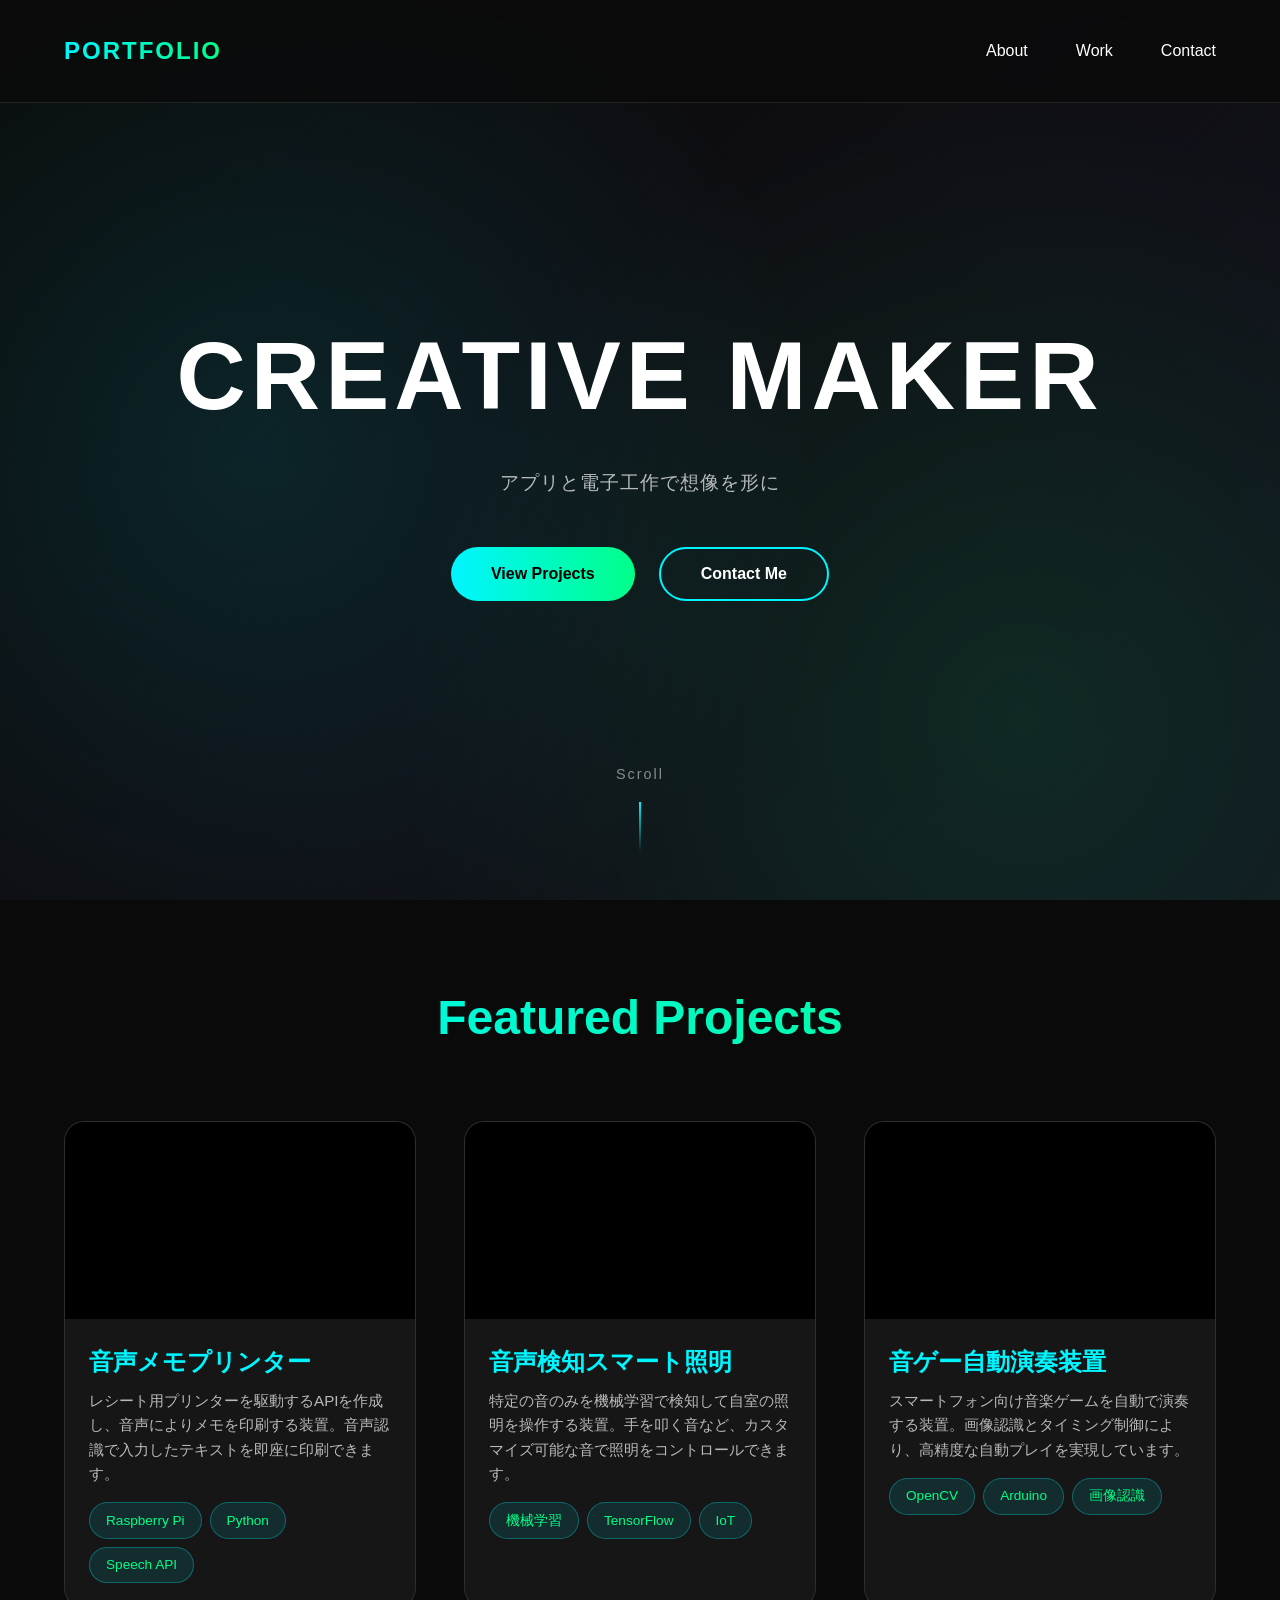
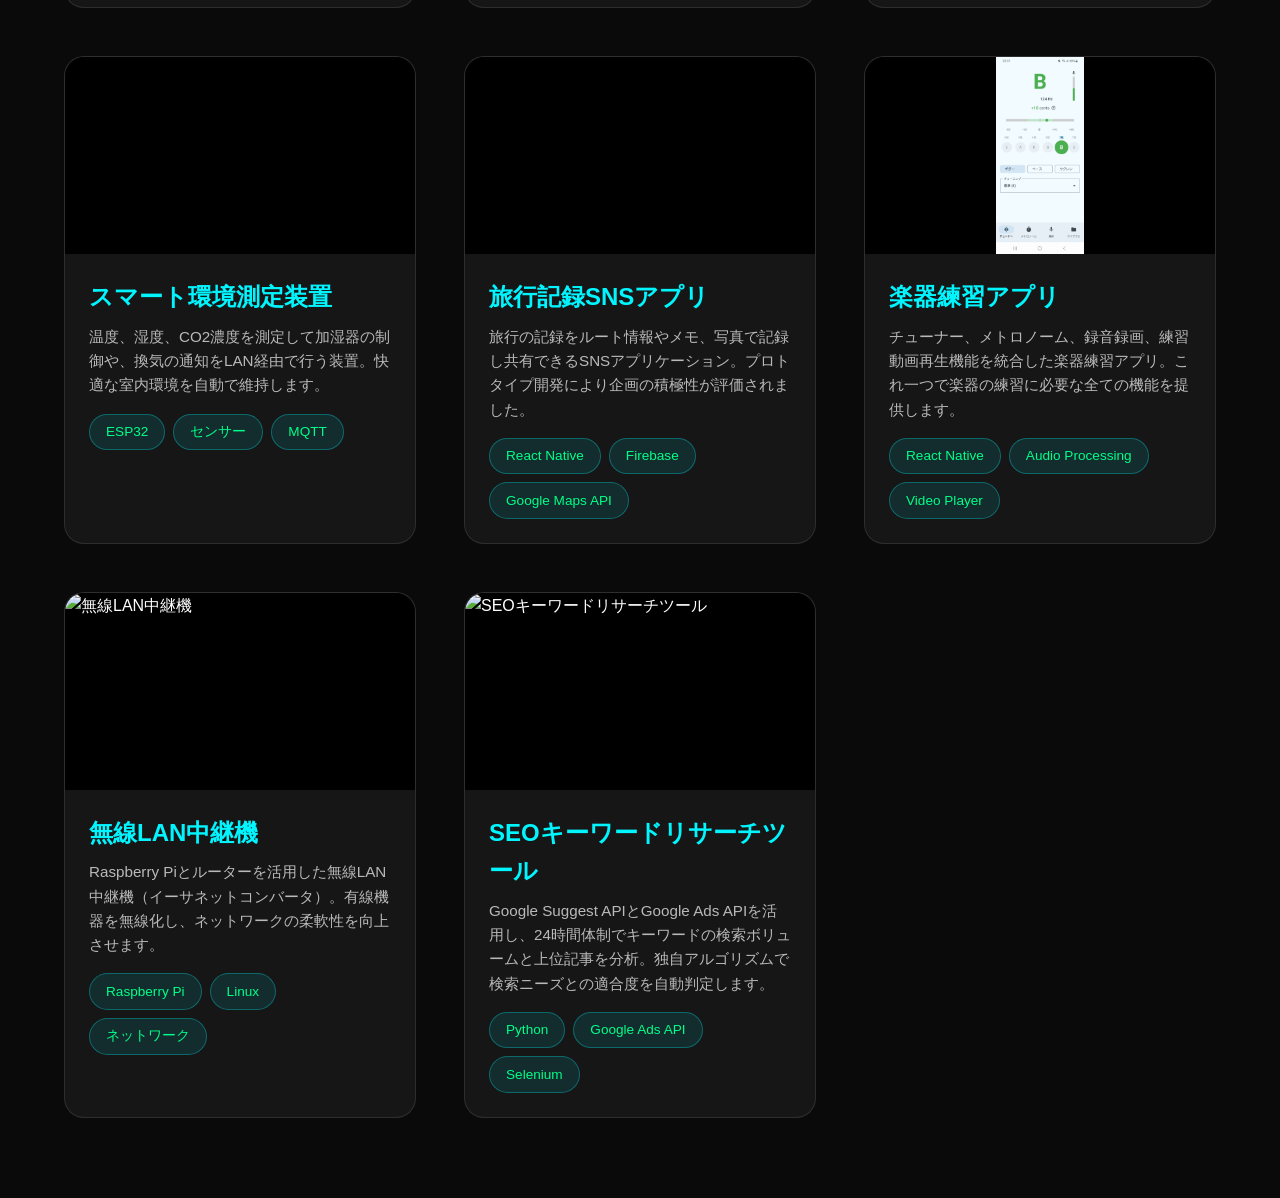
==== index.html @ 2c4b9b78 "update" ====
<!DOCTYPE html>
<html lang="ja">
<head>
    <meta charset="UTF-8">
    <meta name="viewport" content="width=device-width, initial-scale=1.0">
    <title>Portfolio - Creative Maker</title>
    <link rel="icon" type="image/png" href="aster_icon.png">
    <link rel="stylesheet" href="styles.css">
</head>
<body>
    <div class="minimalist-portfolio">
        <nav class="minimal-nav">
            <div class="logo">PORTFOLIO</div>
            <div class="nav-links">
                <a href="#about">About</a>
                <a href="#work">Work</a>
                <a href="#contact">Contact</a>
            </div>
        </nav>

        <section class="hero-minimal">
            <div class="hero-content">
                <h1 class="glitch" data-text="CREATIVE MAKER">CREATIVE MAKER</h1>
                <p class="subtitle">アプリと電子工作で想像を形に</p>
                <div class="cta-buttons">
                    <button class="btn-primary">View Projects</button>
                    <button class="btn-secondary">Contact Me</button>
                </div>
            </div>
            <div class="scroll-indicator">
                <span>Scroll</span>
                <div class="scroll-line"></div>
            </div>
        </section>

        <section class="projects-minimal">
            <h2>Featured Projects</h2>
            <div class="project-grid">
                <div class="project-card">
                    <div class="project-media">
                        <iframe src="https://drive.google.com/file/d/16Lhjg8V58b9ObPHAEzAtdRLw-uy5pYZq/preview" allow="autoplay" allowfullscreen></iframe>
                    </div>
                    <h3>音声メモプリンター</h3>
                    <p>レシート用プリンターを駆動するAPIを作成し、音声によりメモを印刷する装置。音声認識で入力したテキストを即座に印刷できます。</p>
                    <div class="tags">
                        <span>Raspberry Pi</span>
                        <span>Python</span>
                        <span>Speech API</span>
                    </div>
                </div>
                <div class="project-card">
                    <div class="project-media">
                        <iframe src="https://drive.google.com/file/d/1KcYuv1-kveJDQ4F23ScpkNrmTY8sigSv/preview" allow="autoplay" allowfullscreen></iframe>
                    </div>
                    <h3>音声検知スマート照明</h3>
                    <p>特定の音のみを機械学習で検知して自室の照明を操作する装置。手を叩く音など、カスタマイズ可能な音で照明をコントロールできます。</p>
                    <div class="tags">
                        <span>機械学習</span>
                        <span>TensorFlow</span>
                        <span>IoT</span>
                    </div>
                </div>
                <div class="project-card">
                    <div class="project-media">
                        <iframe src="https://drive.google.com/file/d/1jVY6gO31LaO9YbTUH7sZCvBTHUFP-7IL/preview" allow="autoplay" allowfullscreen></iframe>
                    </div>
                    <h3>音ゲー自動演奏装置</h3>
                    <p>スマートフォン向け音楽ゲームを自動で演奏する装置。画像認識とタイミング制御により、高精度な自動プレイを実現しています。</p>
                    <div class="tags">
                        <span>OpenCV</span>
                        <span>Arduino</span>
                        <span>画像認識</span>
                    </div>
                </div>
                <div class="project-card">
                    <div class="project-media">
                        <iframe src="https://drive.google.com/file/d/1t0Gbl20TYPkwUIdiAvo27ypclLJBVySv/preview" allow="autoplay" allowfullscreen></iframe>
                    </div>
                    <h3>スマート環境測定装置</h3>
                    <p>温度、湿度、CO2濃度を測定して加湿器の制御や、換気の通知をLAN経由で行う装置。快適な室内環境を自動で維持します。</p>
                    <div class="tags">
                        <span>ESP32</span>
                        <span>センサー</span>
                        <span>MQTT</span>
                    </div>
                </div>
                <div class="project-card">
                    <div class="project-media">
                        <iframe src="https://drive.google.com/file/d/1M1ntm_N-mfws35-rm2_PYk4GdYwFP6t_/preview" allow="autoplay" allowfullscreen></iframe>
                    </div>
                    <h3>旅行記録SNSアプリ</h3>
                    <p>旅行の記録をルート情報やメモ、写真で記録し共有できるSNSアプリケーション。プロトタイプ開発により企画の積極性が評価されました。</p>
                    <div class="tags">
                        <span>React Native</span>
                        <span>Firebase</span>
                        <span>Google Maps API</span>
                    </div>
                </div>
                <div class="project-card">
                    <div class="project-media">
                        <img src="images/MusicPracticeLab.jpg" alt="楽器練習用アプリ" class="project-image-el">
                    </div>
                    <h3>楽器練習アプリ</h3>
                    <p>チューナー、メトロノーム、録音録画、練習動画再生機能を統合した楽器練習アプリ。これ一つで楽器の練習に必要な全ての機能を提供します。</p>
                    <div class="tags">
                        <span>React Native</span>
                        <span>Audio Processing</span>
                        <span>Video Player</span>
                    </div>
                </div>
                <div class="project-card">
                    <div class="project-media">
                        <img src="images/wifi-repeater.jpg" alt="無線LAN中継機" class="project-image-el">
                    </div>
                    <h3>無線LAN中継機</h3>
                    <p>Raspberry Piとルーターを活用した無線LAN中継機（イーサネットコンバータ）。有線機器を無線化し、ネットワークの柔軟性を向上させます。</p>
                    <div class="tags">
                        <span>Raspberry Pi</span>
                        <span>Linux</span>
                        <span>ネットワーク</span>
                    </div>
                </div>
                <div class="project-card">
                    <div class="project-media">
                        <img src="images/seo-tool.jpg" alt="SEOキーワードリサーチツール" class="project-image-el">
                    </div>
                    <h3>SEOキーワードリサーチツール</h3>
                    <p>Google Suggest APIとGoogle Ads APIを活用し、24時間体制でキーワードの検索ボリュームと上位記事を分析。独自アルゴリズムで検索ニーズとの適合度を自動判定します。</p>
                    <div class="tags">
                        <span>Python</span>
                        <span>Google Ads API</span>
                        <span>Selenium</span>
                    </div>
                </div>
            </div>
        </section>
    </div>

    <script src="script.js"></script>
</body>
</html>
---- styles.css ----
/* ===== リセット & 基本スタイル ===== */
* {
    margin: 0;
    padding: 0;
    box-sizing: border-box;
}

body {
    font-family: 'Inter', -apple-system, BlinkMacSystemFont, 'Segoe UI', Roboto, Oxygen, Ubuntu, Cantarell, sans-serif;
    line-height: 1.6;
    color: #333;
    overflow-x: hidden;
}

a {
    text-decoration: none;
    color: inherit;
}

button {
    cursor: pointer;
    border: none;
    outline: none;
    font-family: inherit;
}

/* ===== ミニマリスト・モダンパターン ===== */
.minimalist-portfolio {
    background: linear-gradient(135deg, #0a0a0a 0%, #1a1a2e 100%);
    color: #fff;
    min-height: 100vh;
}

/* ナビゲーション */
.minimal-nav {
    display: flex;
    justify-content: space-between;
    align-items: center;
    padding: 2rem 5%;
    position: fixed;
    top: 0;
    left: 0;
    right: 0;
    background: rgba(10, 10, 10, 0.8);
    backdrop-filter: blur(10px);
    z-index: 1000;
    border-bottom: 1px solid rgba(255, 255, 255, 0.1);
}

.logo {
    font-size: 1.5rem;
    font-weight: 700;
    letter-spacing: 2px;
    background: linear-gradient(90deg, #00f5ff, #00ff88);
    -webkit-background-clip: text;
    -webkit-text-fill-color: transparent;
    background-clip: text;
}

.nav-links {
    display: flex;
    gap: 3rem;
}

.nav-links a {
    position: relative;
    font-weight: 500;
    transition: color 0.3s ease;
}

.nav-links a::after {
    content: '';
    position: absolute;
    bottom: -5px;
    left: 0;
    width: 0;
    height: 2px;
    background: linear-gradient(90deg, #00f5ff, #00ff88);
    transition: width 0.3s ease;
}

.nav-links a:hover {
    color: #00f5ff;
}

.nav-links a:hover::after {
    width: 100%;
}

/* ヒーローセクション */
.hero-minimal {
    height: 100vh;
    display: flex;
    flex-direction: column;
    justify-content: center;
    align-items: center;
    text-align: center;
    padding: 0 5%;
    position: relative;
    overflow: hidden;
}

.hero-minimal::before {
    content: '';
    position: absolute;
    top: 0;
    left: 0;
    right: 0;
    bottom: 0;
    background:
        radial-gradient(circle at 20% 50%, rgba(0, 245, 255, 0.1) 0%, transparent 50%),
        radial-gradient(circle at 80% 80%, rgba(0, 255, 136, 0.1) 0%, transparent 50%);
    pointer-events: none;
}

.hero-content {
    position: relative;
    z-index: 1;
}

.glitch {
    font-size: clamp(3rem, 8vw, 6rem);
    font-weight: 900;
    text-transform: uppercase;
    position: relative;
    letter-spacing: 5px;
    animation: glitch 3s infinite;
}

@keyframes glitch {
    0% {
        text-shadow:
            2px 2px 0 #00f5ff,
            -2px -2px 0 #ff00de;
    }
    25% {
        text-shadow:
            -2px 2px 0 #00f5ff,
            2px -2px 0 #ff00de;
    }
    50% {
        text-shadow:
            2px -2px 0 #00f5ff,
            -2px 2px 0 #ff00de;
    }
    75% {
        text-shadow:
            -2px -2px 0 #00f5ff,
            2px 2px 0 #ff00de;
    }
    100% {
        text-shadow:
            2px 2px 0 #00f5ff,
            -2px -2px 0 #ff00de;
    }
}

.subtitle {
    font-size: 1.2rem;
    margin-top: 1rem;
    color: rgba(255, 255, 255, 0.7);
    letter-spacing: 1px;
}

.cta-buttons {
    margin-top: 3rem;
    display: flex;
    gap: 1.5rem;
    justify-content: center;
}

.btn-primary,
.btn-secondary {
    padding: 1rem 2.5rem;
    font-size: 1rem;
    font-weight: 600;
    border-radius: 50px;
    transition: all 0.3s ease;
    position: relative;
    overflow: hidden;
}

.btn-primary {
    background: linear-gradient(90deg, #00f5ff, #00ff88);
    color: #000;
}

.btn-primary:hover {
    transform: translateY(-3px);
    box-shadow: 0 10px 30px rgba(0, 245, 255, 0.3);
}

.btn-secondary {
    background: transparent;
    color: #fff;
    border: 2px solid #00f5ff;
}

.btn-secondary:hover {
    background: rgba(0, 245, 255, 0.1);
    transform: translateY(-3px);
}

.scroll-indicator {
    position: absolute;
    bottom: 3rem;
    left: 50%;
    transform: translateX(-50%);
    display: flex;
    flex-direction: column;
    align-items: center;
    gap: 1rem;
    color: rgba(255, 255, 255, 0.5);
    font-size: 0.9rem;
    letter-spacing: 2px;
}

.scroll-line {
    width: 2px;
    height: 50px;
    background: linear-gradient(to bottom, #00f5ff, transparent);
    animation: scroll-down 2s infinite;
}

@keyframes scroll-down {
    0% {
        opacity: 0;
        transform: translateY(-20px);
    }
    50% {
        opacity: 1;
    }
    100% {
        opacity: 0;
        transform: translateY(20px);
    }
}

/* プロジェクトセクション */
.projects-minimal {
    padding: 5rem 5%;
    background: #0a0a0a;
}

.projects-minimal h2 {
    font-size: 3rem;
    text-align: center;
    margin-bottom: 4rem;
    background: linear-gradient(90deg, #00f5ff, #00ff88);
    -webkit-background-clip: text;
    -webkit-text-fill-color: transparent;
    background-clip: text;
}

.project-grid {
    display: grid;
    grid-template-columns: repeat(auto-fit, minmax(350px, 1fr));
    gap: 3rem;
    max-width: 1400px;
    margin: 0 auto;
}

.project-card {
    background: rgba(255, 255, 255, 0.05);
    border-radius: 20px;
    overflow: hidden;
    transition: all 0.4s cubic-bezier(0.175, 0.885, 0.32, 1.275);
    border: 1px solid rgba(255, 255, 255, 0.1);
    cursor: pointer;
}

.project-card:hover {
    transform: translateY(-10px);
    box-shadow: 0 20px 50px rgba(0, 245, 255, 0.2);
    border-color: #00f5ff;
}

.project-media {
    width: 100%;
    height: 0;
    padding-bottom: 56.25%; /* 16:9 aspect ratio */
    overflow: hidden;
    position: relative;
    background: #000;
}

.project-media iframe {
    position: absolute;
    top: 0;
    left: 0;
    width: 100%;
    height: 100%;
    object-fit: cover;
    border: none;
}

.project-media img {
    position: absolute;
    top: 0;
    left: 0;
    width: 100%;
    height: 100%;
    object-fit: contain;
    border: none;
}

.project-card h3 {
    padding: 1.5rem 1.5rem 0.5rem;
    font-size: 1.5rem;
    color: #00f5ff;
}

.project-card p {
    padding: 0 1.5rem 1rem;
    color: rgba(255, 255, 255, 0.7);
    font-size: 0.95rem;
    line-height: 1.6;
}

.tags {
    padding: 0 1.5rem 1.5rem;
    display: flex;
    flex-wrap: wrap;
    gap: 0.5rem;
}

.tags span {
    padding: 0.4rem 1rem;
    background: rgba(0, 245, 255, 0.1);
    border: 1px solid rgba(0, 245, 255, 0.3);
    border-radius: 20px;
    font-size: 0.85rem;
    color: #00ff88;
}

/* レスポンシブデザイン */
@media (max-width: 768px) {
    .minimal-nav {
        padding: 1.5rem 5%;
    }

    .nav-links {
        gap: 1.5rem;
    }

    .logo {
        font-size: 1.2rem;
    }

    .glitch {
        font-size: 2.5rem;
        letter-spacing: 2px;
    }

    .subtitle {
        font-size: 1rem;
    }

    .cta-buttons {
        flex-direction: column;
        gap: 1rem;
    }

    .btn-primary,
    .btn-secondary {
        padding: 0.8rem 2rem;
        font-size: 0.9rem;
    }

    .projects-minimal {
        padding: 3rem 5%;
    }

    .projects-minimal h2 {
        font-size: 2rem;
        margin-bottom: 2rem;
    }

    .project-grid {
        grid-template-columns: 1fr;
        gap: 2rem;
    }
}

@media (max-width: 480px) {
    .nav-links {
        gap: 1rem;
        font-size: 0.9rem;
    }

    .glitch {
        font-size: 2rem;
    }

    .projects-minimal h2 {
        font-size: 1.5rem;
    }
}
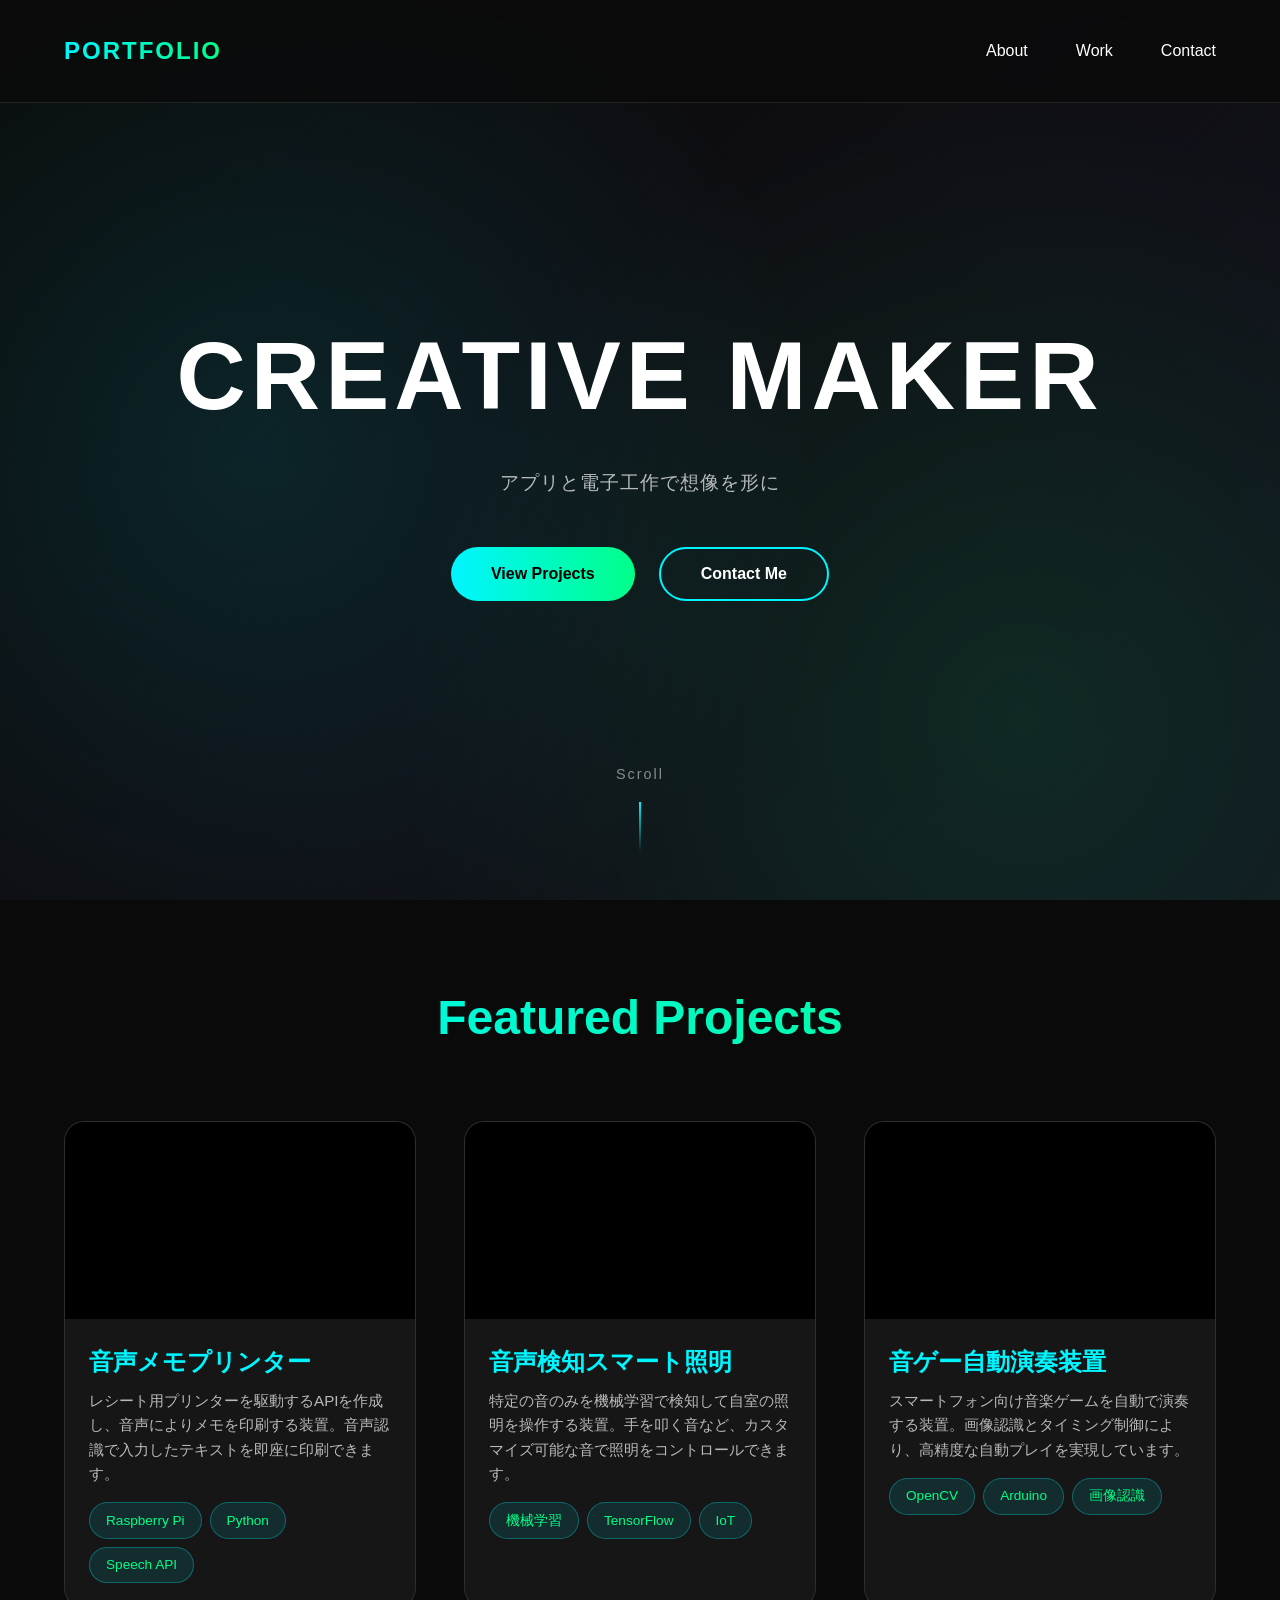
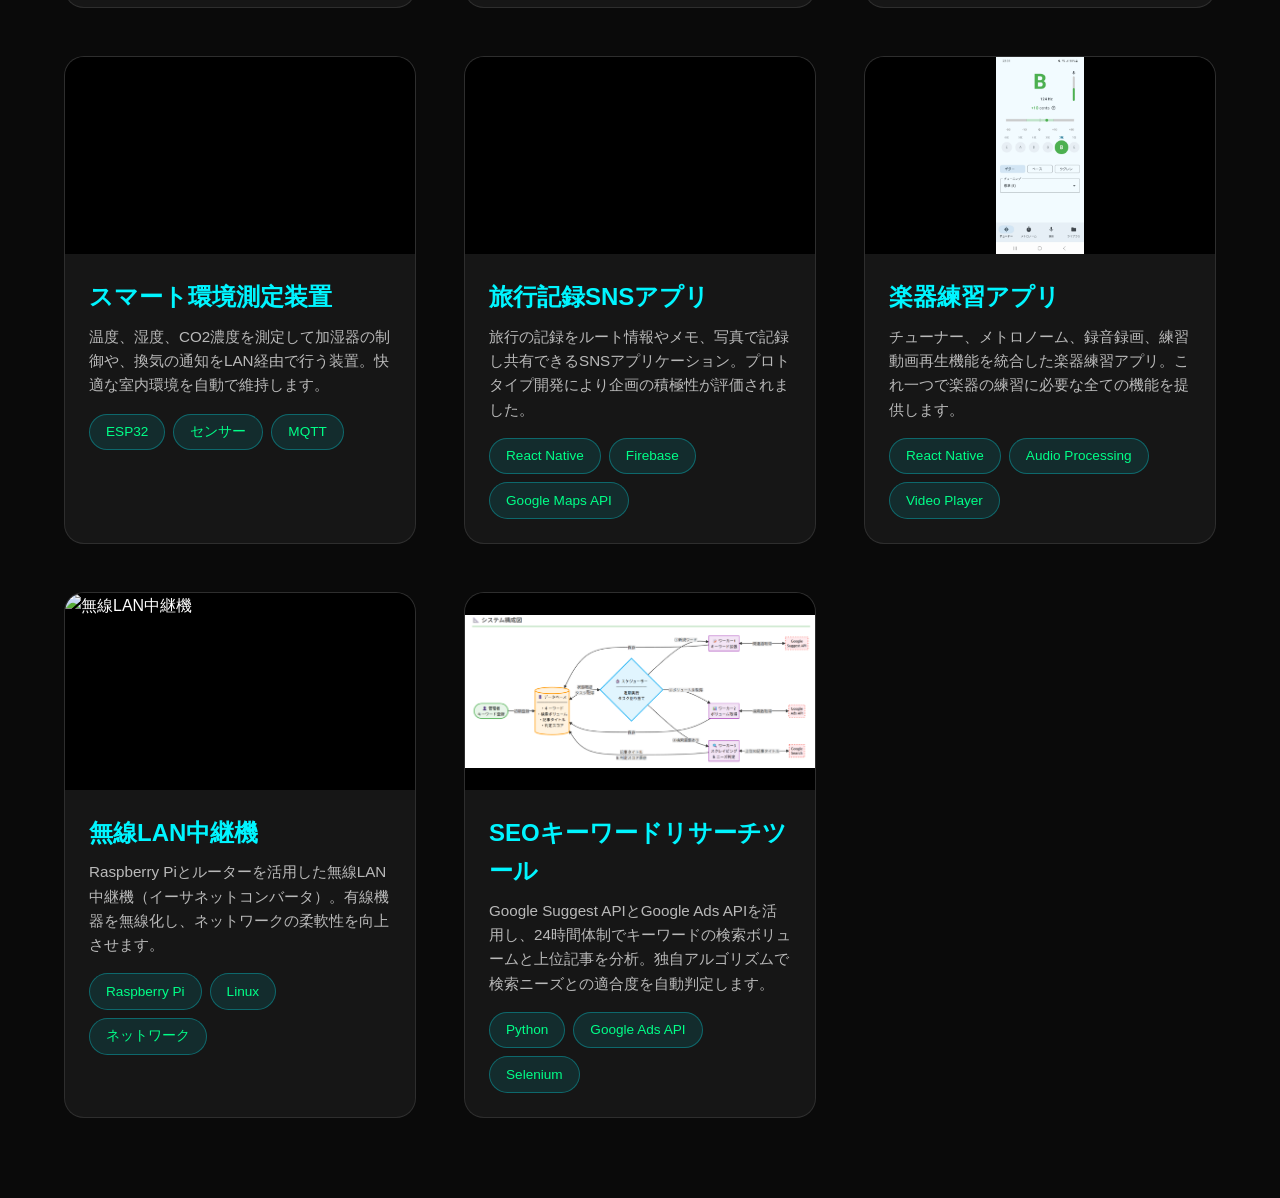
==== commit 4abec3e3: "add image" ====
--- a/index.html
+++ b/index.html
@@ -98,7 +98,7 @@
                 </div>
                 <div class="project-card">
                     <div class="project-media">
-                        <img src="images/MusicPracticeLab.jpg" alt="楽器練習用アプリ" class="project-image-el">
+                        <img src="images/MusicPracticeLab.jpg" alt="楽器練習用アプリ" class="project-image-el" data-gallery="music-app" data-gallery-images="images/MusicPracticeLab.jpg,images/MusicPracticeLab2.jpg">
                     </div>
                     <h3>楽器練習アプリ</h3>
                     <p>チューナー、メトロノーム、録音録画、練習動画再生機能を統合した楽器練習アプリ。これ一つで楽器の練習に必要な全ての機能を提供します。</p>
@@ -122,7 +122,7 @@
                 </div>
                 <div class="project-card">
                     <div class="project-media">
-                        <img src="images/seo-tool.jpg" alt="SEOキーワードリサーチツール" class="project-image-el">
+                        <img src="images/seo-keywords.png" alt="SEOキーワードリサーチツール" class="project-image-el">
                     </div>
                     <h3>SEOキーワードリサーチツール</h3>
                     <p>Google Suggest APIとGoogle Ads APIを活用し、24時間体制でキーワードの検索ボリュームと上位記事を分析。独自アルゴリズムで検索ニーズとの適合度を自動判定します。</p>
@@ -136,6 +136,14 @@
         </section>
     </div>
 
+    <!-- 画像オーバーレイ -->
+    <div id="imageOverlay" class="image-overlay">
+        <span class="overlay-close">&times;</span>
+        <div class="overlay-images-container">
+            <img class="overlay-content" id="overlayImg">
+        </div>
+    </div>
+
     <script src="script.js"></script>
 </body>
 </html>
--- a/styles.css
+++ b/styles.css
@@ -284,13 +284,19 @@
     background: #000;
 }
 
+/* 2枚画像用は高さを調整 */
+.project-media-double {
+    padding-bottom: 40% !important;
+}
+
 .project-media iframe {
     position: absolute;
-    top: 0;
-    left: 0;
-    width: 100%;
+    top: 50%;
+    left: 50%;
+    transform: translate(-50%, -50%);
+    width: auto;
     height: 100%;
-    object-fit: cover;
+    min-width: 100%;
     border: none;
 }
 
@@ -302,6 +308,34 @@
     height: 100%;
     object-fit: contain;
     border: none;
+}
+
+/* 2枚の画像を並べて表示 */
+.project-media-double {
+    display: flex;
+    gap: 10px;
+    align-items: center;
+    justify-content: center;
+    padding: 10px;
+    position: absolute;
+    top: 0;
+    left: 0;
+    width: 100%;
+    height: 100%;
+    box-sizing: border-box;
+}
+
+.project-media-double img {
+    position: relative !important;
+    width: calc(50% - 5px) !important;
+    height: auto !important;
+    max-height: calc(100% - 20px) !important;
+    object-fit: contain !important;
+    left: auto !important;
+    top: auto !important;
+    border: 2px solid rgba(0, 245, 255, 0.3) !important;
+    border-radius: 5px;
+    box-sizing: border-box;
 }
 
 .project-card h3 {
@@ -396,3 +430,86 @@
         font-size: 1.5rem;
     }
 }
+
+/* 画像オーバーレイ */
+.image-overlay {
+    display: none;
+    position: fixed;
+    z-index: 9999;
+    top: 0;
+    left: 0;
+    width: 100%;
+    height: 100%;
+    background-color: rgba(0, 0, 0, 0.95);
+    cursor: pointer;
+    animation: fadeIn 0.3s ease;
+}
+
+.image-overlay.active {
+    display: flex;
+    justify-content: center;
+    align-items: center;
+}
+
+.overlay-images-container {
+    display: flex;
+    gap: 20px;
+    max-width: 90%;
+    max-height: 90%;
+    align-items: center;
+    justify-content: center;
+}
+
+.overlay-content {
+    max-width: 100%;
+    max-height: 90vh;
+    object-fit: contain;
+    animation: zoomIn 0.3s ease;
+    border: 3px solid rgba(0, 245, 255, 0.5);
+    border-radius: 10px;
+}
+
+.overlay-images-container.multiple .overlay-content {
+    max-width: calc(45% - 10px);
+}
+
+.overlay-close {
+    position: absolute;
+    top: 30px;
+    right: 50px;
+    color: #00f5ff;
+    font-size: 50px;
+    font-weight: bold;
+    cursor: pointer;
+    transition: color 0.3s ease;
+    z-index: 10000;
+}
+
+.overlay-close:hover {
+    color: #00ff88;
+}
+
+@keyframes fadeIn {
+    from {
+        opacity: 0;
+    }
+    to {
+        opacity: 1;
+    }
+}
+
+@keyframes zoomIn {
+    from {
+        transform: scale(0.7);
+        opacity: 0;
+    }
+    to {
+        transform: scale(1);
+        opacity: 1;
+    }
+}
+
+/* 画像にカーソルポインターを追加 */
+.project-media img {
+    cursor: pointer;
+}
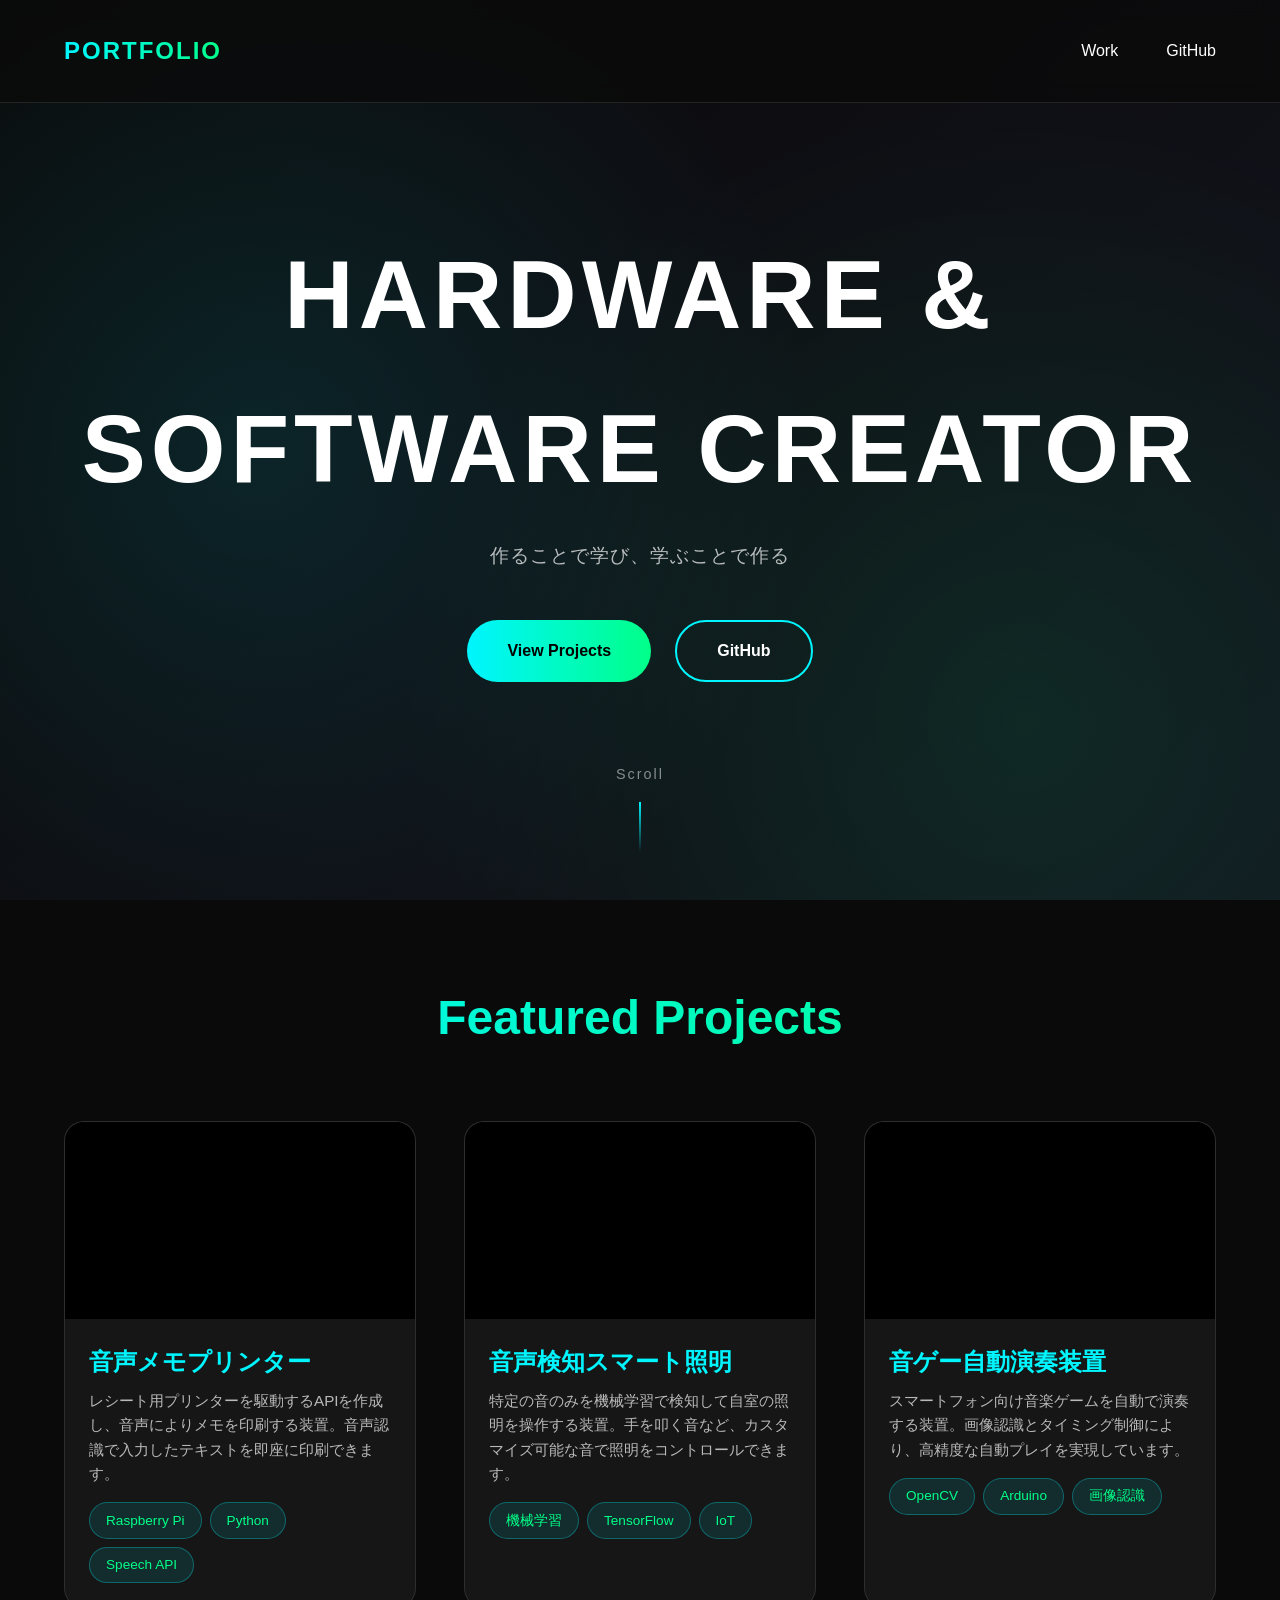
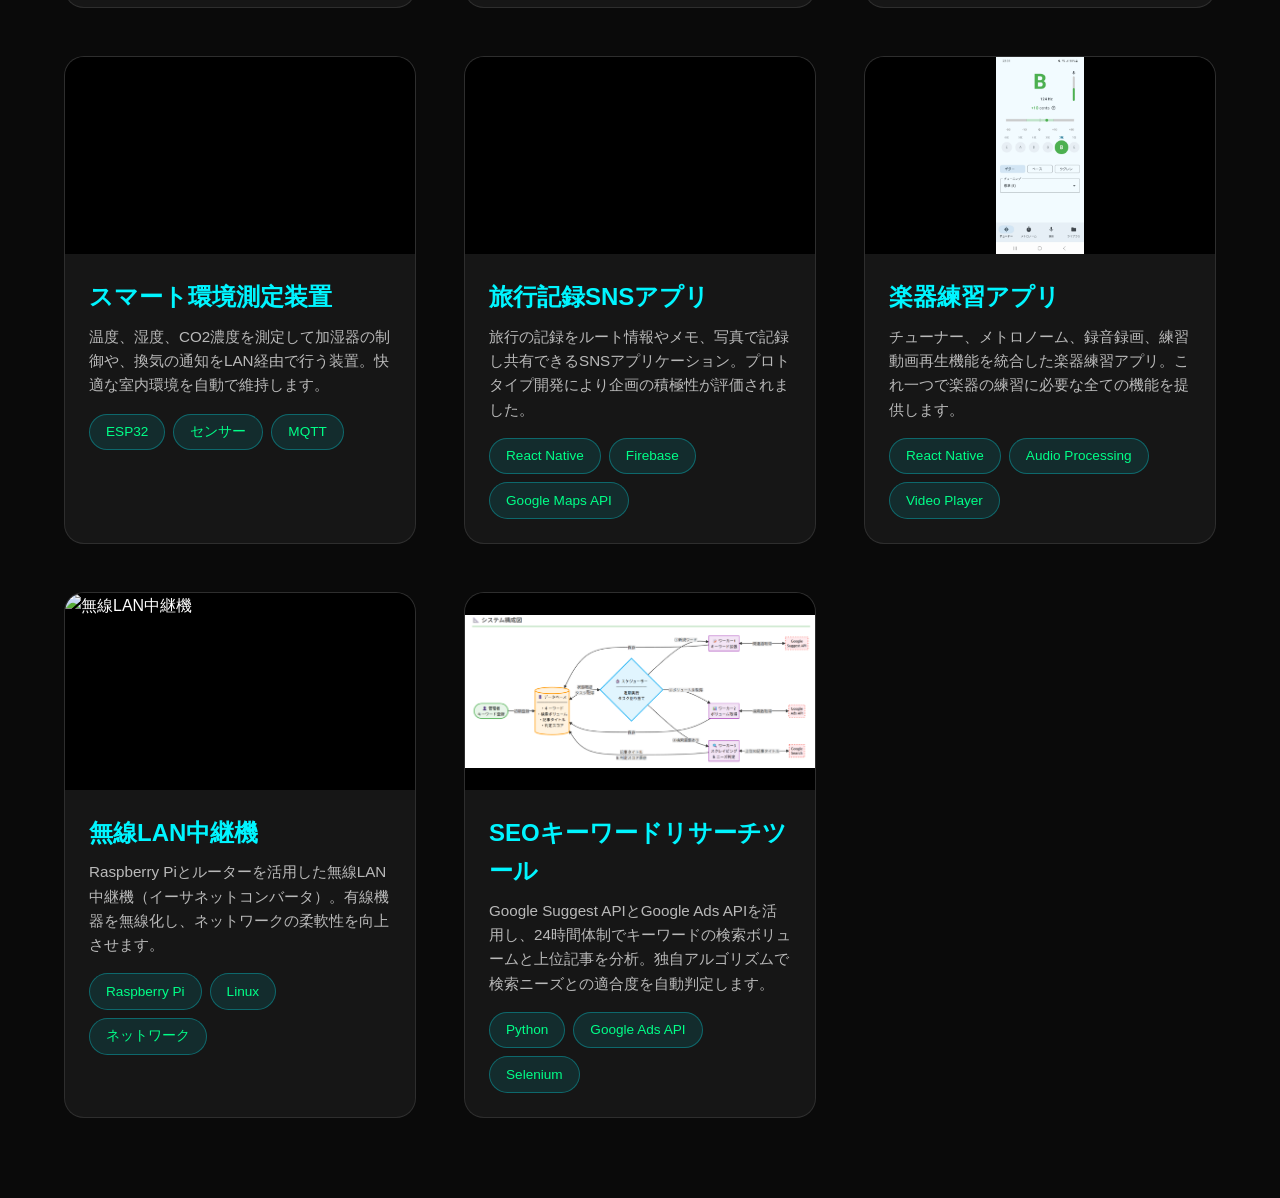
==== commit 64c5152d: "リンク調整" ====
--- a/index.html
+++ b/index.html
@@ -12,19 +12,18 @@
         <nav class="minimal-nav">
             <div class="logo">PORTFOLIO</div>
             <div class="nav-links">
-                <a href="#about">About</a>
-                <a href="#work">Work</a>
-                <a href="#contact">Contact</a>
+                <a href="#projects">Work</a>
+                <a href="https://github.com/aster" target="_blank">GitHub</a>
             </div>
         </nav>
 
         <section class="hero-minimal">
             <div class="hero-content">
-                <h1 class="glitch" data-text="CREATIVE MAKER">CREATIVE MAKER</h1>
-                <p class="subtitle">アプリと電子工作で想像を形に</p>
+                <h1 class="glitch" data-text="HARDWARE & SOFTWARE CREATOR">HARDWARE & SOFTWARE CREATOR</h1>
+                <p class="subtitle">作ることで学び、学ぶことで作る</p>
                 <div class="cta-buttons">
-                    <button class="btn-primary">View Projects</button>
-                    <button class="btn-secondary">Contact Me</button>
+                    <button class="btn-primary" id="viewProjectsBtn">View Projects</button>
+                    <a href="https://github.com/aster" target="_blank" class="btn-secondary">GitHub</a>
                 </div>
             </div>
             <div class="scroll-indicator">
@@ -33,7 +32,7 @@
             </div>
         </section>
 
-        <section class="projects-minimal">
+        <section class="projects-minimal" id="projects">
             <h2>Featured Projects</h2>
             <div class="project-grid">
                 <div class="project-card">
--- a/styles.css
+++ b/styles.css
@@ -178,6 +178,8 @@
     transition: all 0.3s ease;
     position: relative;
     overflow: hidden;
+    text-decoration: none;
+    display: inline-block;
 }
 
 .btn-primary {
@@ -509,7 +511,8 @@
     }
 }
 
-/* 画像にカーソルポインターを追加 */
+/* 画像にカーソルポインターとz-indexを追加 */
 .project-media img {
     cursor: pointer;
-}
+    z-index: 10;
+}
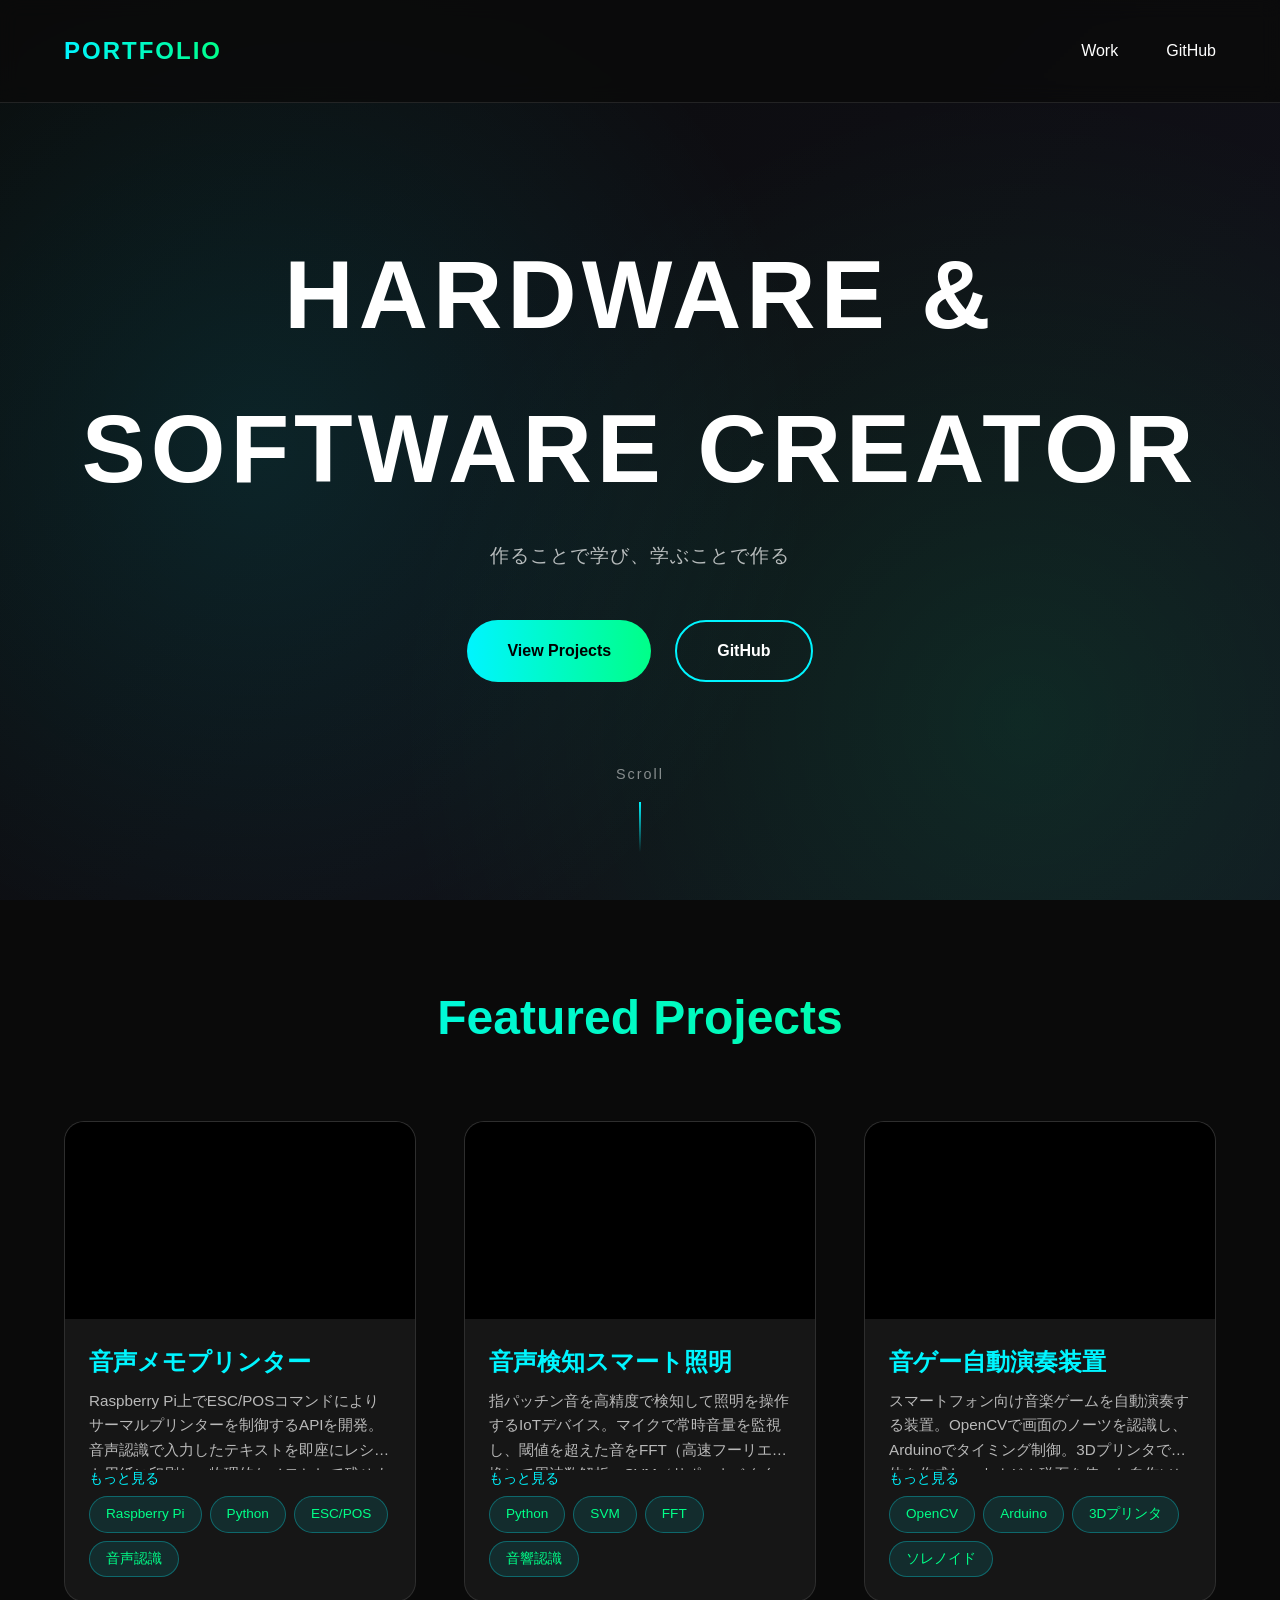
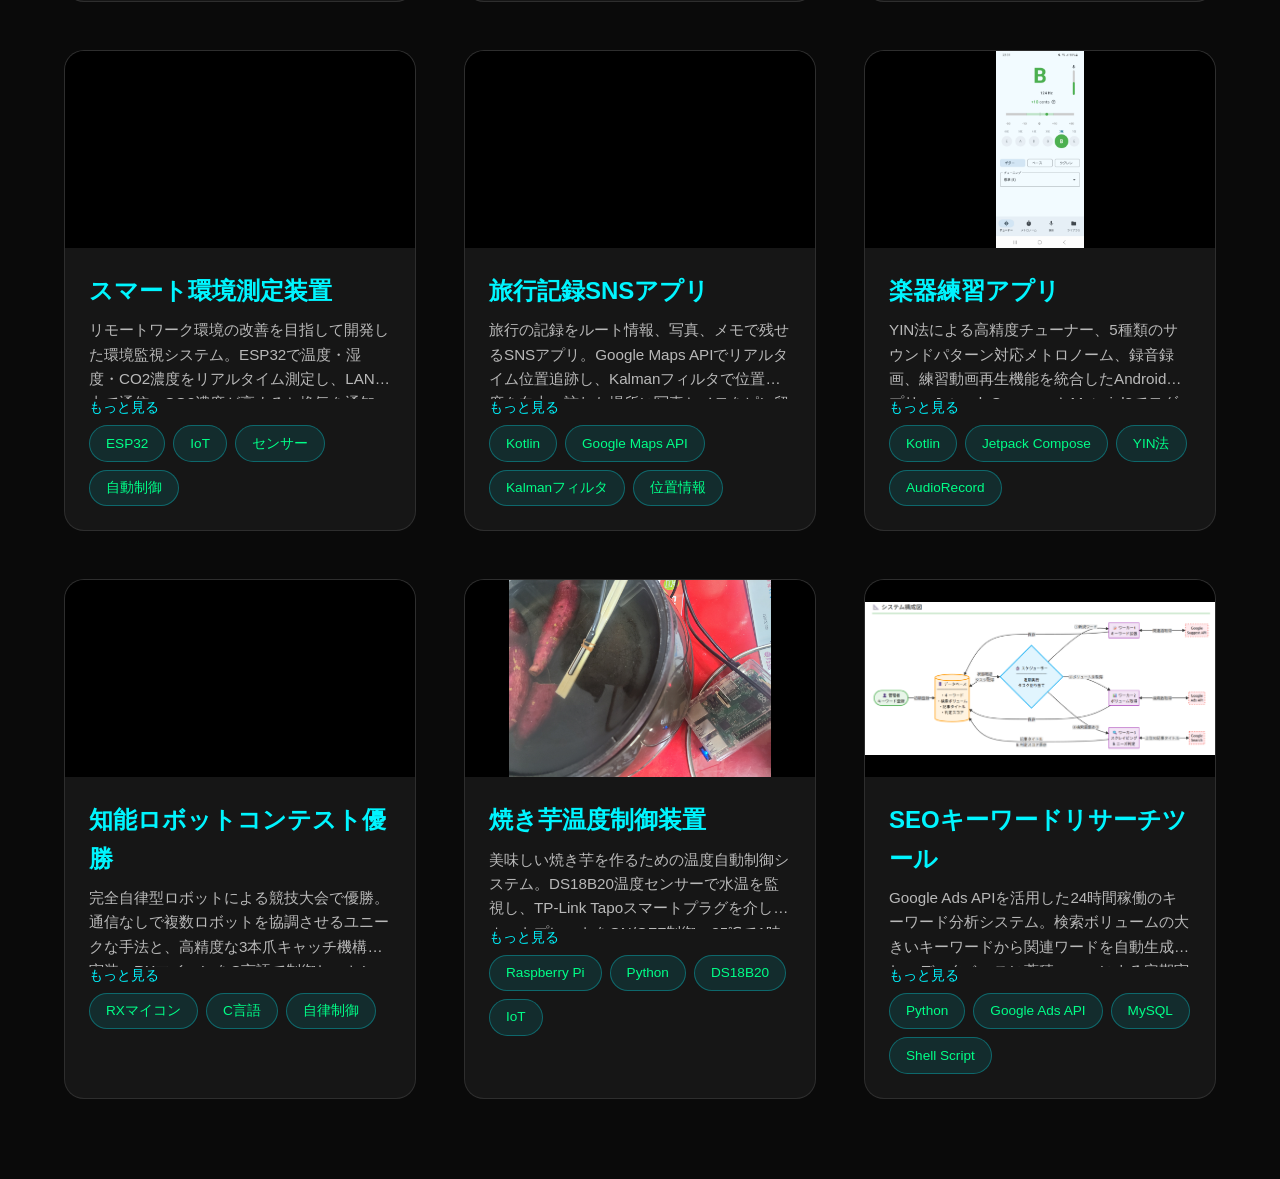
==== commit aea49b29: "成果物追加" ====
--- a/index.html
+++ b/index.html
@@ -40,11 +40,13 @@
                         <iframe src="https://drive.google.com/file/d/16Lhjg8V58b9ObPHAEzAtdRLw-uy5pYZq/preview" allow="autoplay" allowfullscreen></iframe>
                     </div>
                     <h3>音声メモプリンター</h3>
-                    <p>レシート用プリンターを駆動するAPIを作成し、音声によりメモを印刷する装置。音声認識で入力したテキストを即座に印刷できます。</p>
+                    <p>Raspberry Pi上でESC/POSコマンドによりサーマルプリンターを制御するAPIを開発。音声認識で入力したテキストを即座にレシート用紙に印刷し、物理的なメモとして残せます。python-escposライブラリを活用した印刷制御システム。</p>
+                    <button class="read-more-btn hidden">もっと見る</button>
                     <div class="tags">
                         <span>Raspberry Pi</span>
                         <span>Python</span>
-                        <span>Speech API</span>
+                        <span>ESC/POS</span>
+                        <span>音声認識</span>
                     </div>
                 </div>
                 <div class="project-card">
@@ -52,11 +54,13 @@
                         <iframe src="https://drive.google.com/file/d/1KcYuv1-kveJDQ4F23ScpkNrmTY8sigSv/preview" allow="autoplay" allowfullscreen></iframe>
                     </div>
                     <h3>音声検知スマート照明</h3>
-                    <p>特定の音のみを機械学習で検知して自室の照明を操作する装置。手を叩く音など、カスタマイズ可能な音で照明をコントロールできます。</p>
+                    <p>指パッチン音を高精度で検知して照明を操作するIoTデバイス。マイクで常時音量を監視し、閾値を超えた音をFFT（高速フーリエ変換）で周波数解析、SVM（サポートベクターマシン）で特定の音のみを判別。誤検知を防ぐ機械学習による音響認識システム。</p>
+                    <button class="read-more-btn hidden">もっと見る</button>
                     <div class="tags">
-                        <span>機械学習</span>
-                        <span>TensorFlow</span>
-                        <span>IoT</span>
+                        <span>Python</span>
+                        <span>SVM</span>
+                        <span>FFT</span>
+                        <span>音響認識</span>
                     </div>
                 </div>
                 <div class="project-card">
@@ -64,11 +68,13 @@
                         <iframe src="https://drive.google.com/file/d/1jVY6gO31LaO9YbTUH7sZCvBTHUFP-7IL/preview" allow="autoplay" allowfullscreen></iframe>
                     </div>
                     <h3>音ゲー自動演奏装置</h3>
-                    <p>スマートフォン向け音楽ゲームを自動で演奏する装置。画像認識とタイミング制御により、高精度な自動プレイを実現しています。</p>
+                    <p>スマートフォン向け音楽ゲームを自動演奏する装置。OpenCVで画面のノーツを認識し、Arduinoでタイミング制御。3Dプリンタで筐体を作成し、ネオジム磁石を使った自作ソレノイドで物理的にタップ。画像認識と精密な機械制御を組み合わせた高精度自動プレイシステム。</p>
+                    <button class="read-more-btn hidden">もっと見る</button>
                     <div class="tags">
                         <span>OpenCV</span>
                         <span>Arduino</span>
-                        <span>画像認識</span>
+                        <span>3Dプリンタ</span>
+                        <span>ソレノイド</span>
                     </div>
                 </div>
                 <div class="project-card">
@@ -76,11 +82,13 @@
                         <iframe src="https://drive.google.com/file/d/1t0Gbl20TYPkwUIdiAvo27ypclLJBVySv/preview" allow="autoplay" allowfullscreen></iframe>
                     </div>
                     <h3>スマート環境測定装置</h3>
-                    <p>温度、湿度、CO2濃度を測定して加湿器の制御や、換気の通知をLAN経由で行う装置。快適な室内環境を自動で維持します。</p>
+                    <p>リモートワーク環境の改善を目指して開発した環境監視システム。ESP32で温度・湿度・CO2濃度をリアルタイム測定し、LAN経由で通信。CO2濃度が高まると換気を通知し、湿度に応じて加湿器を自動制御。長時間のデスクワークでも快適な作業環境を維持します。</p>
+                    <button class="read-more-btn hidden">もっと見る</button>
                     <div class="tags">
                         <span>ESP32</span>
+                        <span>IoT</span>
                         <span>センサー</span>
-                        <span>MQTT</span>
+                        <span>自動制御</span>
                     </div>
                 </div>
                 <div class="project-card">
@@ -88,11 +96,13 @@
                         <iframe src="https://drive.google.com/file/d/1M1ntm_N-mfws35-rm2_PYk4GdYwFP6t_/preview" allow="autoplay" allowfullscreen></iframe>
                     </div>
                     <h3>旅行記録SNSアプリ</h3>
-                    <p>旅行の記録をルート情報やメモ、写真で記録し共有できるSNSアプリケーション。プロトタイプ開発により企画の積極性が評価されました。</p>
+                    <p>旅行の記録をルート情報、写真、メモで残せるSNSアプリ。Google Maps APIでリアルタイム位置追跡し、Kalmanフィルタで位置精度を向上。訪れた場所に写真とメモをピン留めし、移動ルートをポリラインで可視化。旅の思い出を地図と共に振り返れます。</p>
+                    <button class="read-more-btn hidden">もっと見る</button>
                     <div class="tags">
-                        <span>React Native</span>
-                        <span>Firebase</span>
+                        <span>Kotlin</span>
                         <span>Google Maps API</span>
+                        <span>Kalmanフィルタ</span>
+                        <span>位置情報</span>
                     </div>
                 </div>
                 <div class="project-card">
@@ -100,23 +110,40 @@
                         <img src="images/MusicPracticeLab.jpg" alt="楽器練習用アプリ" class="project-image-el" data-gallery="music-app" data-gallery-images="images/MusicPracticeLab.jpg,images/MusicPracticeLab2.jpg">
                     </div>
                     <h3>楽器練習アプリ</h3>
-                    <p>チューナー、メトロノーム、録音録画、練習動画再生機能を統合した楽器練習アプリ。これ一つで楽器の練習に必要な全ての機能を提供します。</p>
+                    <p>YIN法による高精度チューナー、5種類のサウンドパターン対応メトロノーム、録音録画、練習動画再生機能を統合したAndroidアプリ。Jetpack ComposeとMaterial3でモダンなUIを実現し、MVVM + 単一方向データフローによる保守性の高いアーキテクチャを採用。AudioRecordとSoundPoolでリアルタイム音声処理を実装。</p>
+                    <button class="read-more-btn hidden">もっと見る</button>
                     <div class="tags">
-                        <span>React Native</span>
-                        <span>Audio Processing</span>
-                        <span>Video Player</span>
+                        <span>Kotlin</span>
+                        <span>Jetpack Compose</span>
+                        <span>YIN法</span>
+                        <span>AudioRecord</span>
                     </div>
                 </div>
                 <div class="project-card">
                     <div class="project-media">
-                        <img src="images/wifi-repeater.jpg" alt="無線LAN中継機" class="project-image-el">
+                        <iframe src="https://drive.google.com/file/d/1lrbLJj3serGfKyMKYUTpgWyyLs86qchl/preview" allow="autoplay" allowfullscreen></iframe>
                     </div>
-                    <h3>無線LAN中継機</h3>
-                    <p>Raspberry Piとルーターを活用した無線LAN中継機（イーサネットコンバータ）。有線機器を無線化し、ネットワークの柔軟性を向上させます。</p>
+                    <h3>知能ロボットコンテスト優勝</h3>
+                    <p>完全自律型ロボットによる競技大会で優勝。通信なしで複数ロボットを協調させるユニークな手法と、高精度な3本爪キャッチ機構を実装。RXマイコンをC言語で制御し、センサー情報から自律判断を行います。</p>
+                    <button class="read-more-btn hidden">もっと見る</button>
+                    <div class="tags">
+                        <span>RXマイコン</span>
+                        <span>C言語</span>
+                        <span>自律制御</span>
+                    </div>
+                </div>
+                <div class="project-card">
+                    <div class="project-media">
+                        <img src="images/yaki1.jpg" alt="焼き芋温度制御装置" class="project-image-el" data-gallery="sweet-potato" data-gallery-images="images/yaki1.jpg,images/yaki2.jpg">
+                    </div>
+                    <h3>焼き芋温度制御装置</h3>
+                    <p>美味しい焼き芋を作るための温度自動制御システム。DS18B20温度センサーで水温を監視し、TP-Link Tapoスマートプラグを介してホットプレートをON/OFF制御。85℃で1時間保温という最適な調理温度を自動維持します。Raspberry Piで1時間の調理を完全自動化。</p>
+                    <button class="read-more-btn hidden">もっと見る</button>
                     <div class="tags">
                         <span>Raspberry Pi</span>
-                        <span>Linux</span>
-                        <span>ネットワーク</span>
+                        <span>Python</span>
+                        <span>DS18B20</span>
+                        <span>IoT</span>
                     </div>
                 </div>
                 <div class="project-card">
@@ -124,11 +151,13 @@
                         <img src="images/seo-keywords.png" alt="SEOキーワードリサーチツール" class="project-image-el">
                     </div>
                     <h3>SEOキーワードリサーチツール</h3>
-                    <p>Google Suggest APIとGoogle Ads APIを活用し、24時間体制でキーワードの検索ボリュームと上位記事を分析。独自アルゴリズムで検索ニーズとの適合度を自動判定します。</p>
+                    <p>Google Ads APIを活用した24時間稼働のキーワード分析システム。検索ボリュームの大きいキーワードから関連ワードを自動生成し、データベースに蓄積。cronによる定期実行で最新データを取得し続け、検索ニーズの高いキーワードを発見します。</p>
+                    <button class="read-more-btn hidden">もっと見る</button>
                     <div class="tags">
                         <span>Python</span>
                         <span>Google Ads API</span>
-                        <span>Selenium</span>
+                        <span>MySQL</span>
+                        <span>Shell Script</span>
                     </div>
                 </div>
             </div>
--- a/styles.css
+++ b/styles.css
@@ -347,10 +347,41 @@
 }
 
 .project-card p {
-    padding: 0 1.5rem 1rem;
+    padding: 0 1.5rem 0.5rem;
     color: rgba(255, 255, 255, 0.7);
     font-size: 0.95rem;
     line-height: 1.6;
+    display: -webkit-box;
+    -webkit-line-clamp: 3;
+    -webkit-box-orient: vertical;
+    overflow: hidden;
+    transition: all 0.3s ease;
+}
+
+.project-card p.expanded {
+    -webkit-line-clamp: unset;
+    max-height: none;
+}
+
+.read-more-btn {
+    background: none;
+    border: none;
+    color: #00f5ff;
+    font-size: 0.85rem;
+    cursor: pointer;
+    padding: 0 1.5rem 0.5rem;
+    text-align: left;
+    display: block;
+    transition: color 0.3s ease;
+    font-weight: 500;
+}
+
+.read-more-btn:hover {
+    color: #00ff88;
+}
+
+.read-more-btn.hidden {
+    display: none;
 }
 
 .tags {
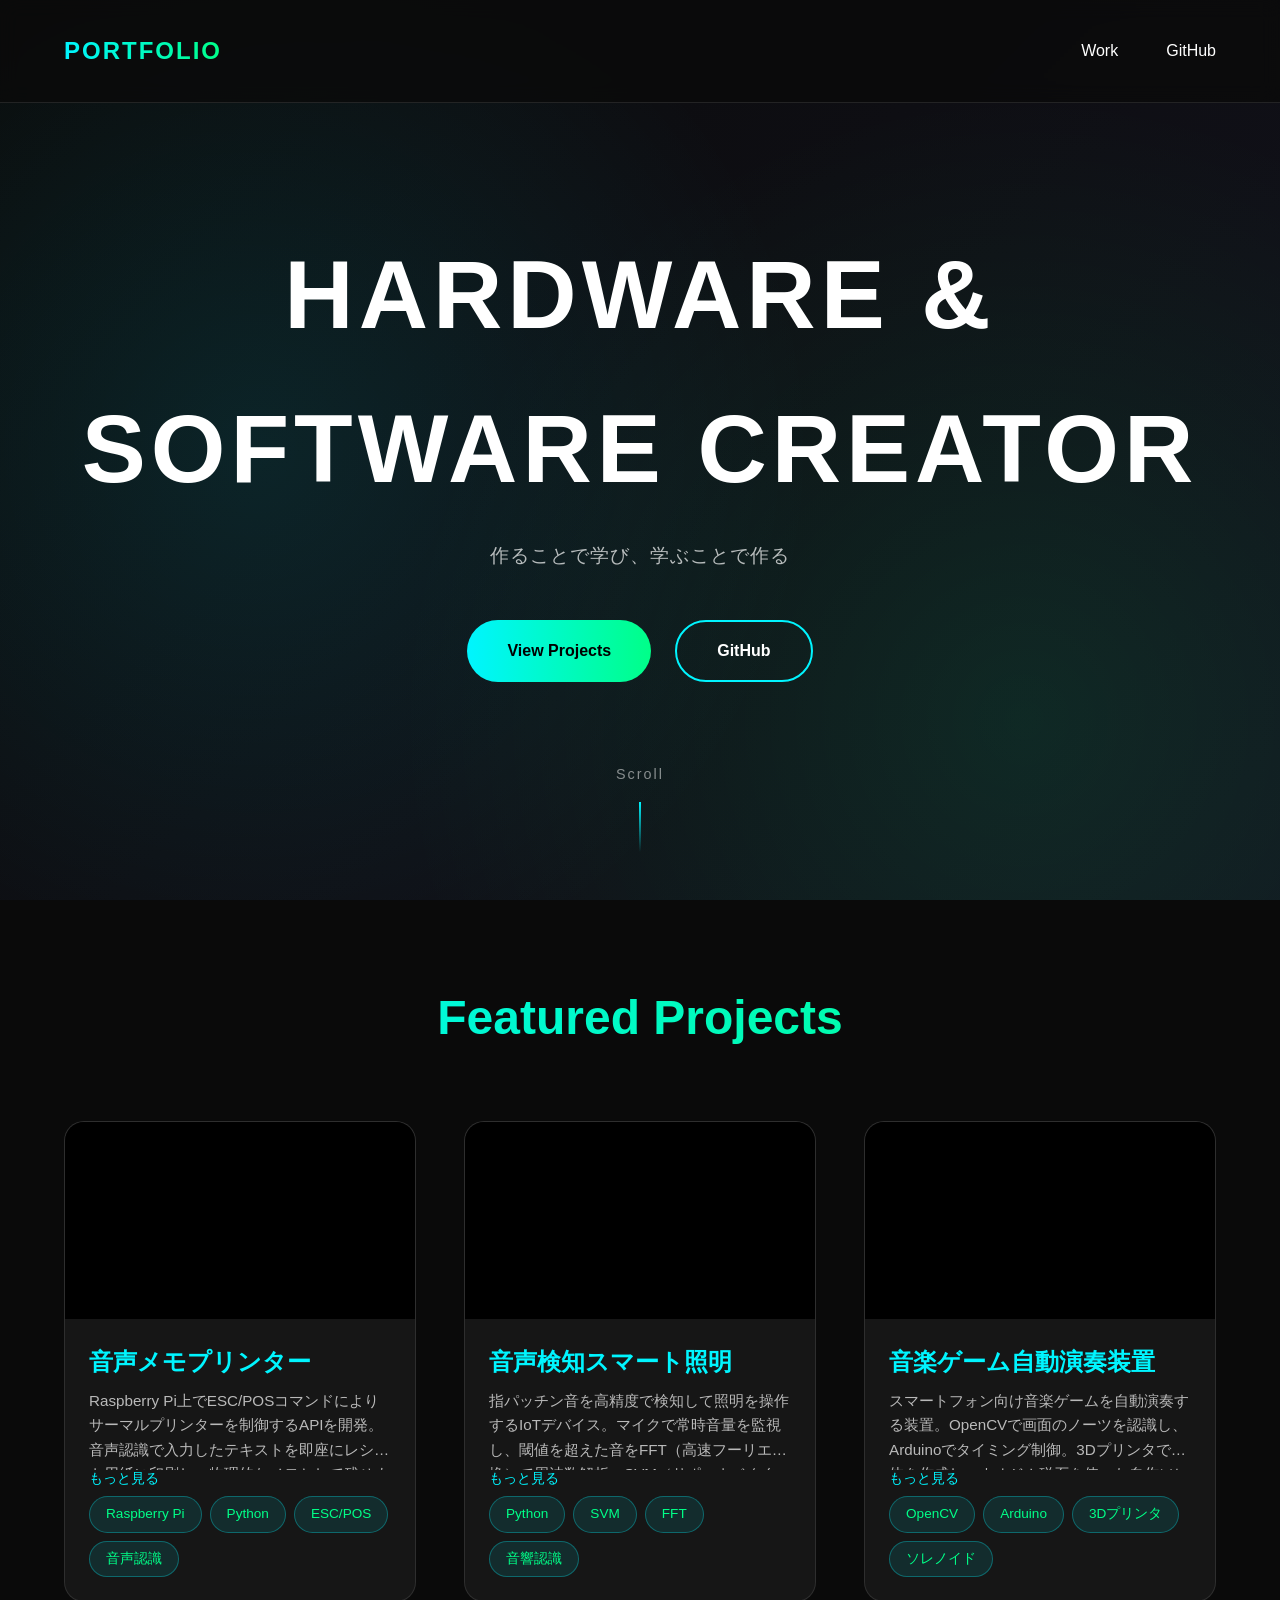
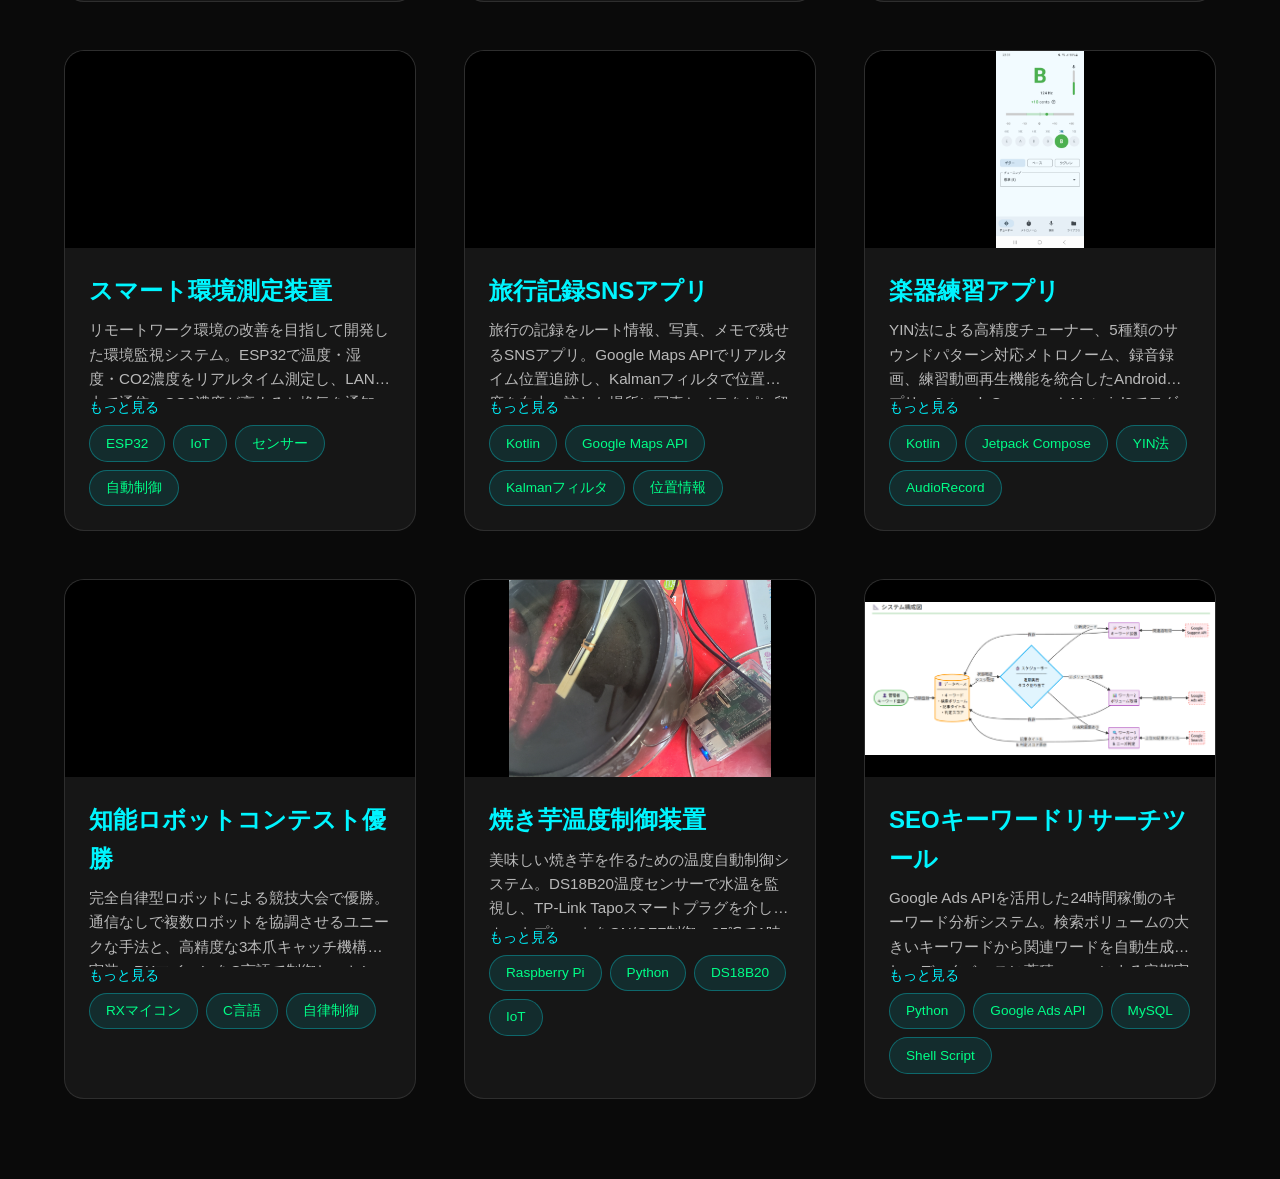
==== commit 9b98aa44: "fix" ====
--- a/index.html
+++ b/index.html
@@ -67,7 +67,7 @@
                     <div class="project-media">
                         <iframe src="https://drive.google.com/file/d/1jVY6gO31LaO9YbTUH7sZCvBTHUFP-7IL/preview" allow="autoplay" allowfullscreen></iframe>
                     </div>
-                    <h3>音ゲー自動演奏装置</h3>
+                    <h3>音楽ゲーム自動演奏装置</h3>
                     <p>スマートフォン向け音楽ゲームを自動演奏する装置。OpenCVで画面のノーツを認識し、Arduinoでタイミング制御。3Dプリンタで筐体を作成し、ネオジム磁石を使った自作ソレノイドで物理的にタップ。画像認識と精密な機械制御を組み合わせた高精度自動プレイシステム。</p>
                     <button class="read-more-btn hidden">もっと見る</button>
                     <div class="tags">
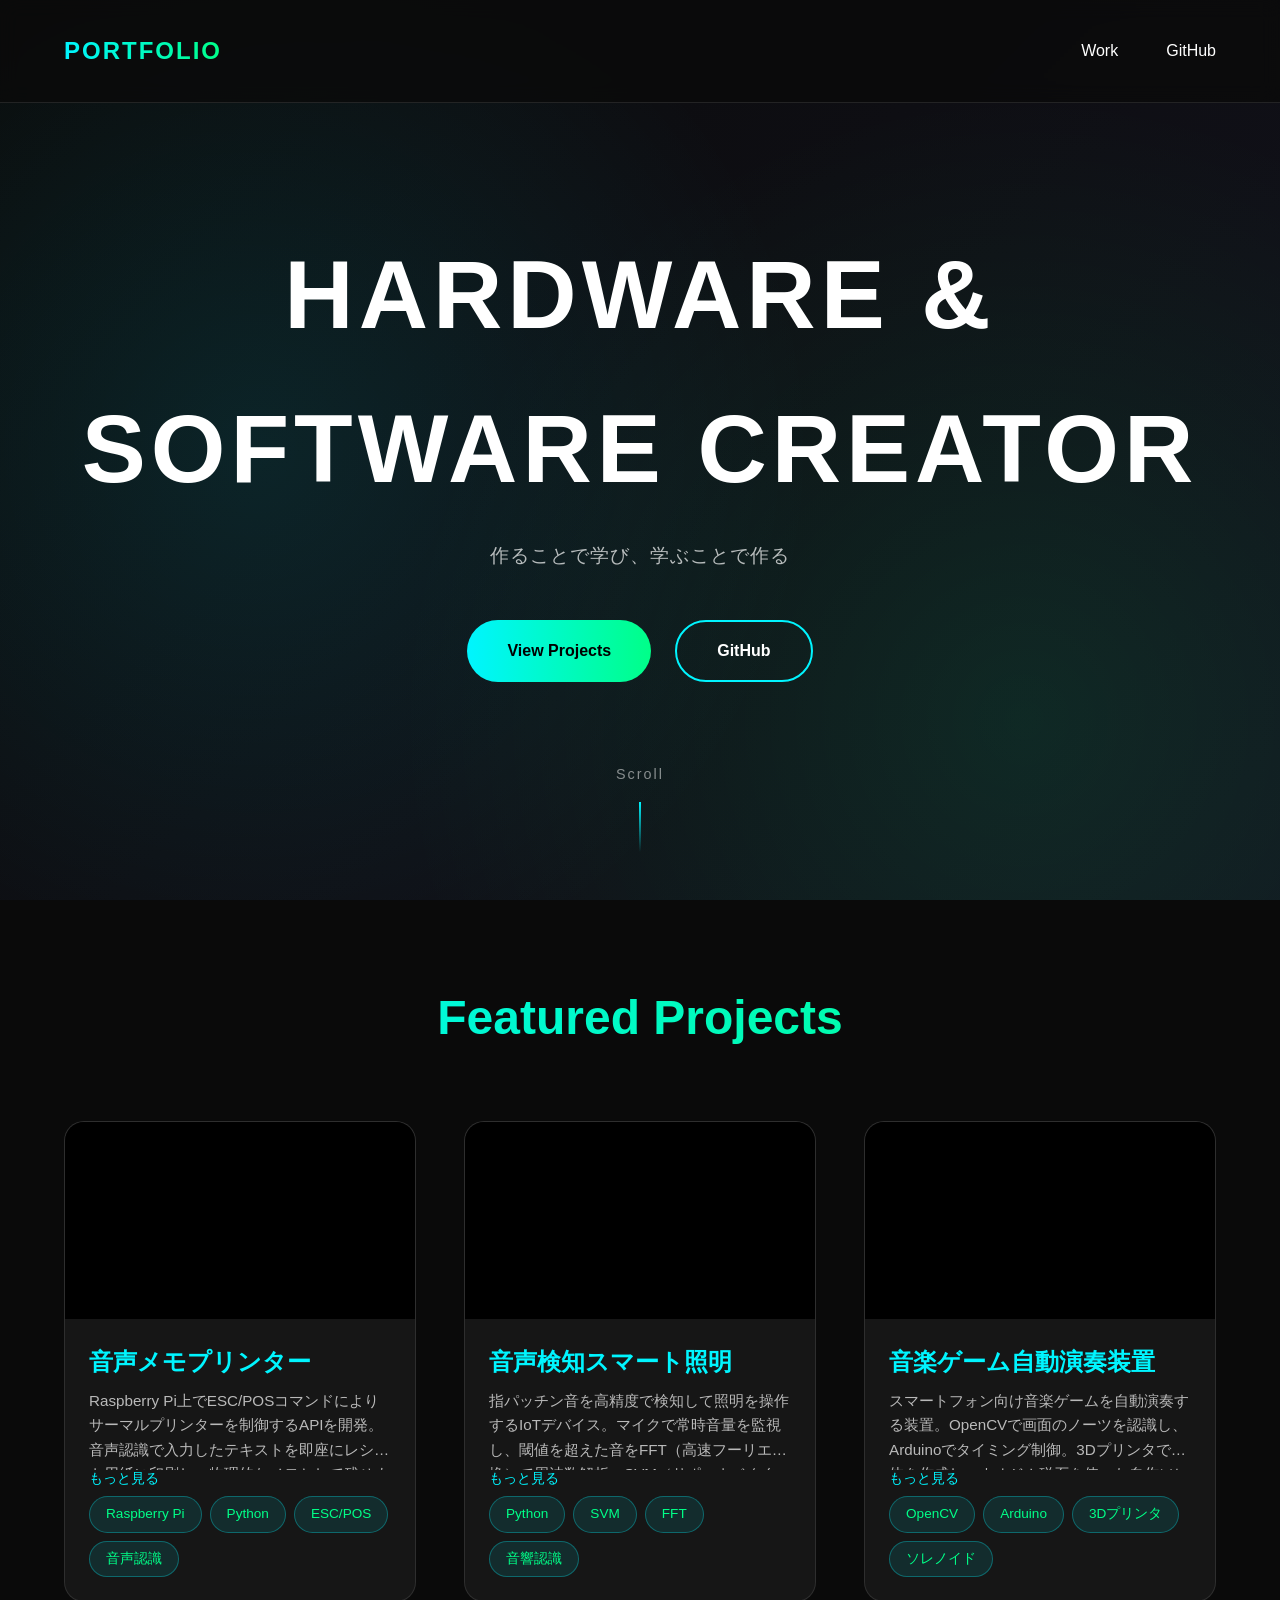
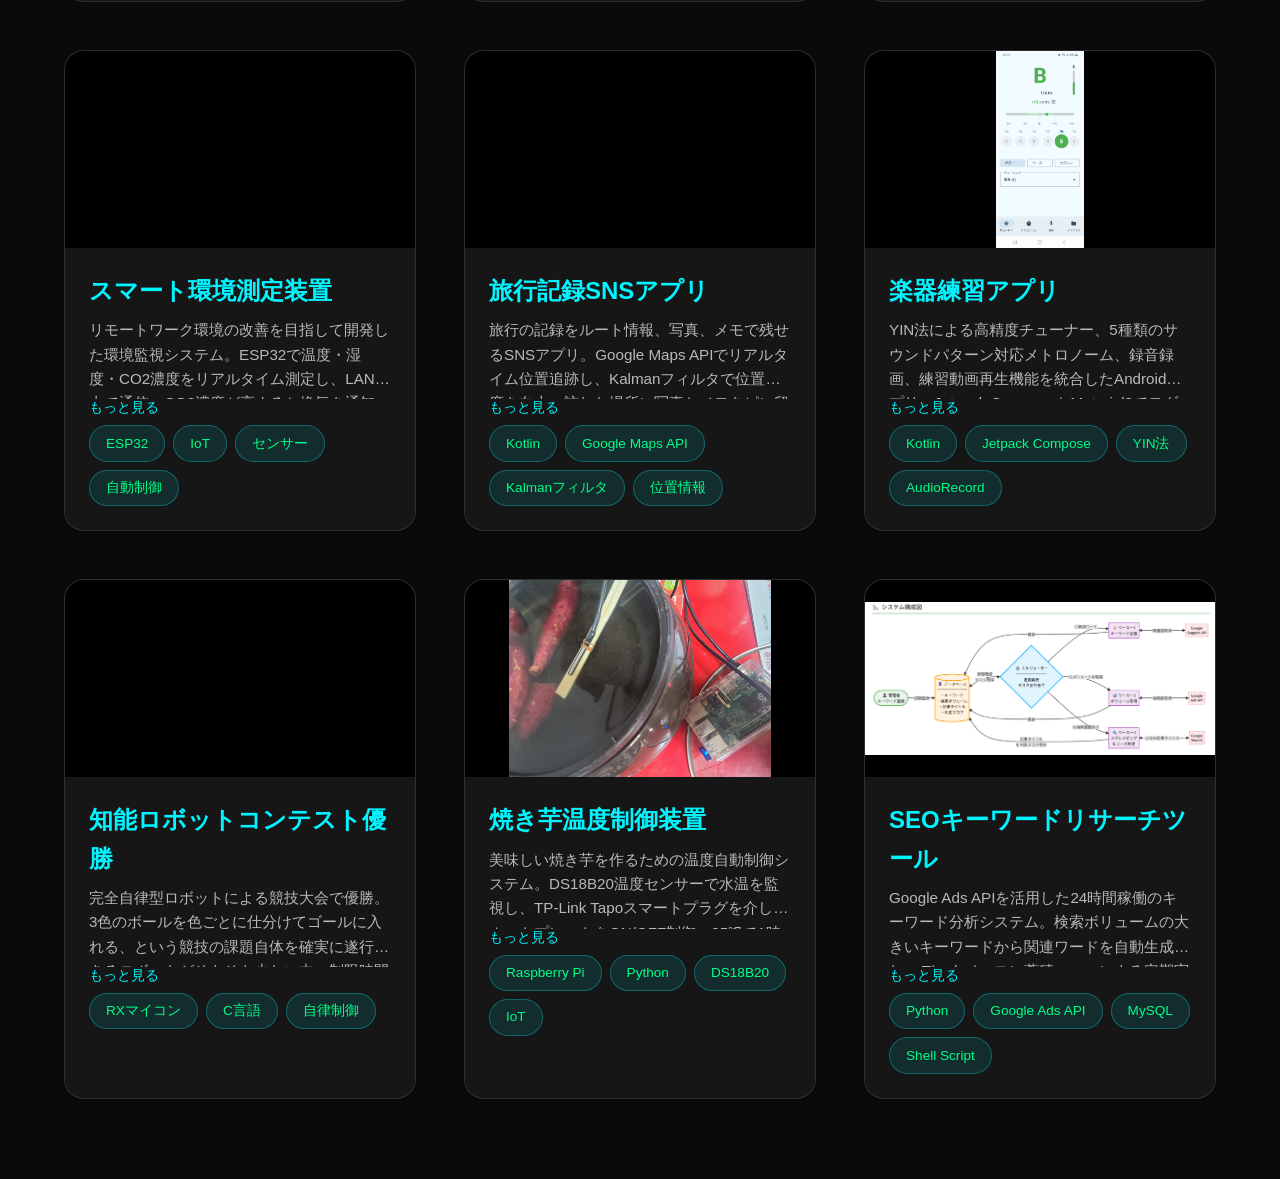
==== commit d780dc2f: "Update index.html" ====
--- a/index.html
+++ b/index.html
@@ -124,7 +124,7 @@
                         <iframe src="https://drive.google.com/file/d/1lrbLJj3serGfKyMKYUTpgWyyLs86qchl/preview" allow="autoplay" allowfullscreen></iframe>
                     </div>
                     <h3>知能ロボットコンテスト優勝</h3>
-                    <p>完全自律型ロボットによる競技大会で優勝。通信なしで複数ロボットを協調させるユニークな手法と、高精度な3本爪キャッチ機構を実装。RXマイコンをC言語で制御し、センサー情報から自律判断を行います。</p>
+                    <p>完全自律型ロボットによる競技大会で優勝。3色のボールを色ごとに仕分けてゴールに入れる、という競技の課題自体を確実に遂行できるロボットがそもそも少ない中、制限時間内に最速で課題を完了。通信なしで複数ロボットを協調させるユニークな手法と、高精度な3本爪キャッチ機構を実装。RXマイコンをC言語で制御し、センサー情報から自律判断を行います。</p>
                     <button class="read-more-btn hidden">もっと見る</button>
                     <div class="tags">
                         <span>RXマイコン</span>
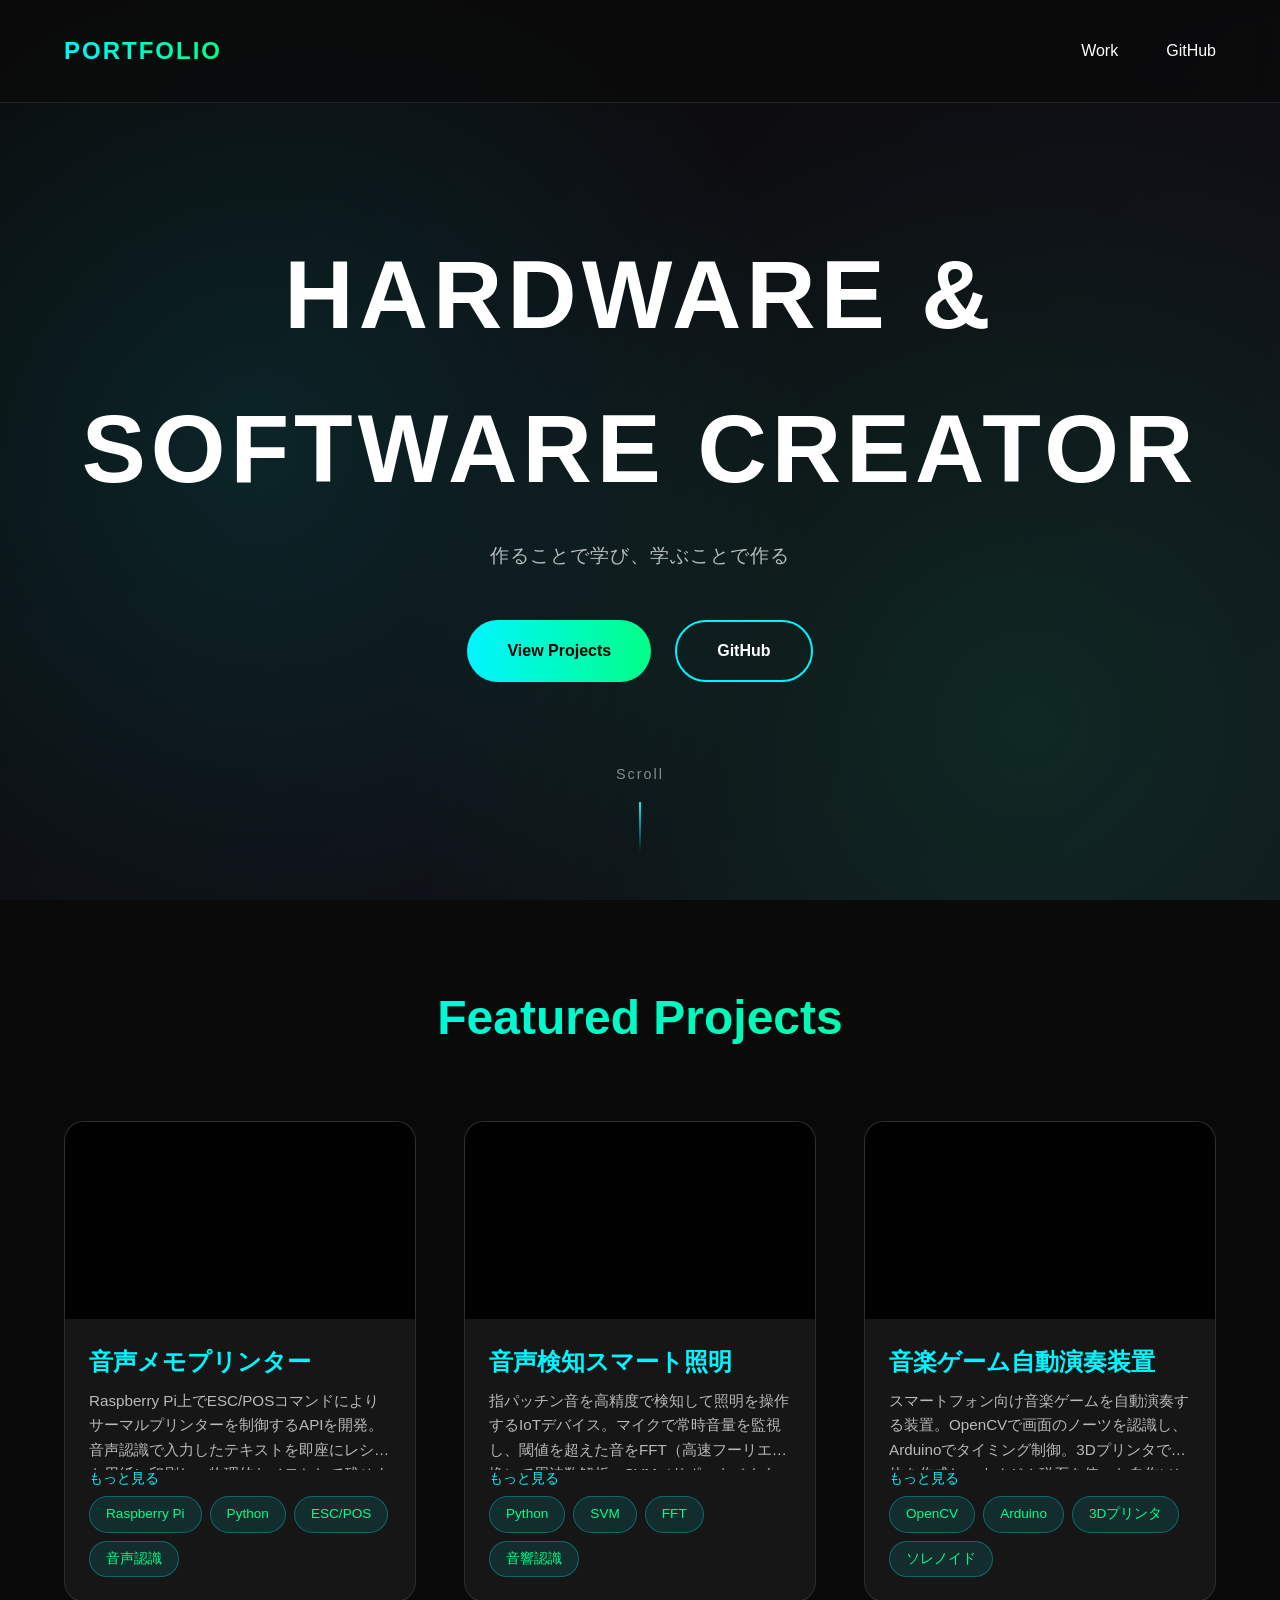
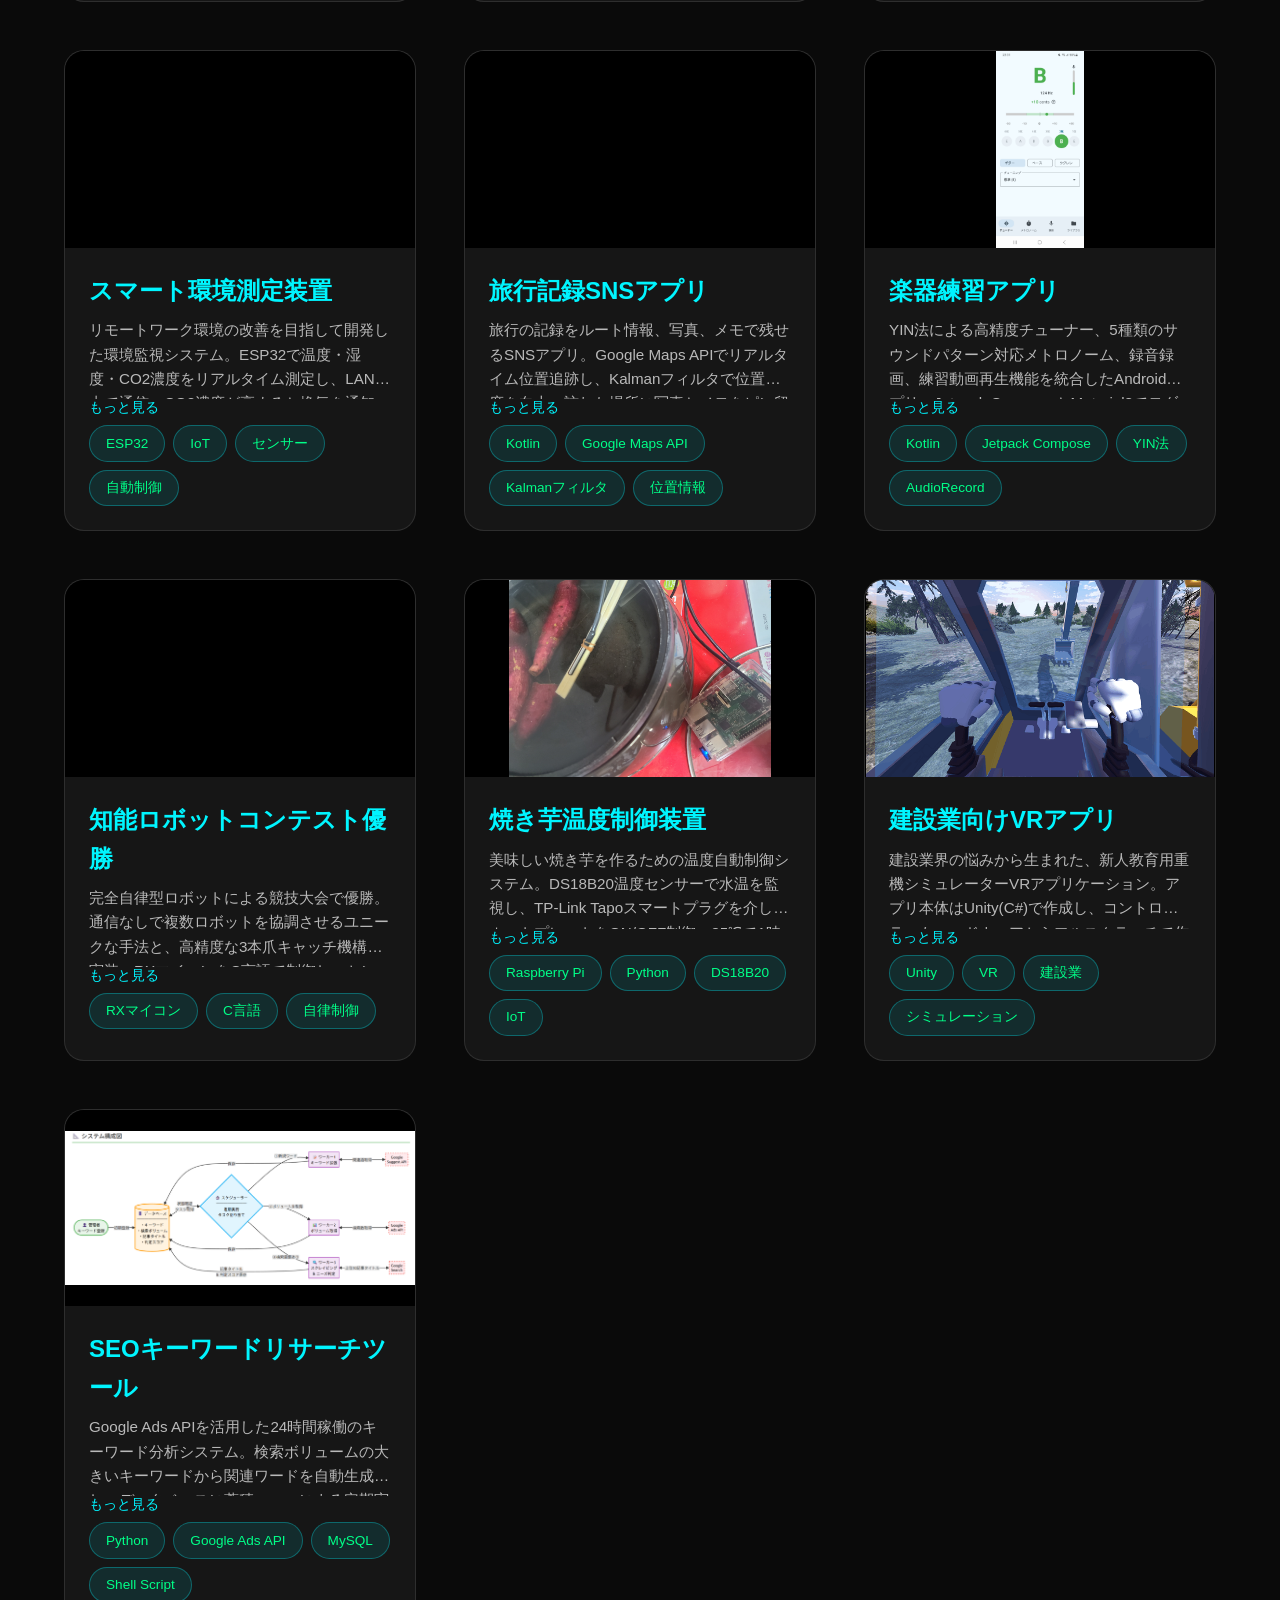
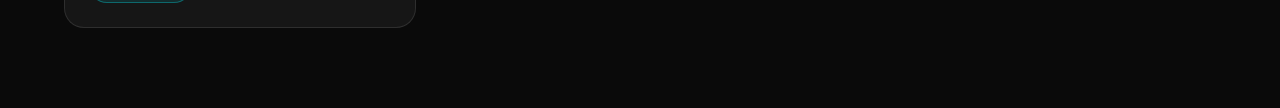
==== commit bbf6761f: "yunbo 追加" ====
--- a/index.html
+++ b/index.html
@@ -124,7 +124,7 @@
                         <iframe src="https://drive.google.com/file/d/1lrbLJj3serGfKyMKYUTpgWyyLs86qchl/preview" allow="autoplay" allowfullscreen></iframe>
                     </div>
                     <h3>知能ロボットコンテスト優勝</h3>
-                    <p>完全自律型ロボットによる競技大会で優勝。3色のボールを色ごとに仕分けてゴールに入れる、という競技の課題自体を確実に遂行できるロボットがそもそも少ない中、制限時間内に最速で課題を完了。通信なしで複数ロボットを協調させるユニークな手法と、高精度な3本爪キャッチ機構を実装。RXマイコンをC言語で制御し、センサー情報から自律判断を行います。</p>
+                    <p>完全自律型ロボットによる競技大会で優勝。通信なしで複数ロボットを協調させるユニークな手法と、高精度な3本爪キャッチ機構を実装。RXマイコンをC言語で制御し、センサー情報から自律判断を行います。</p>
                     <button class="read-more-btn hidden">もっと見る</button>
                     <div class="tags">
                         <span>RXマイコン</span>
@@ -144,6 +144,20 @@
                         <span>Python</span>
                         <span>DS18B20</span>
                         <span>IoT</span>
+                    </div>
+                </div>
+                <div class="project-card">
+                    <div class="project-media">
+                        <img src="images/yunbo_app.png" alt="建設業VRアプリ" class="project-image-el" data-gallery="yunbo-vr" data-gallery-images="images/yunbo_app.png,images/yunbo_control.jpg">
+                    </div>
+                    <h3>建設業向けVRアプリ</h3>
+                    <p>建設業界の悩みから生まれた、新人教育用重機シミュレーターVRアプリケーション。アプリ本体はUnity(C#)で作成し、コントローラーもハードウェアからフルスクラッチで作成。</p>
+                    <button class="read-more-btn hidden">もっと見る</button>
+                    <div class="tags">
+                        <span>Unity</span>
+                        <span>VR</span>
+                        <span>建設業</span>
+                        <span>シミュレーション</span>
                     </div>
                 </div>
                 <div class="project-card">
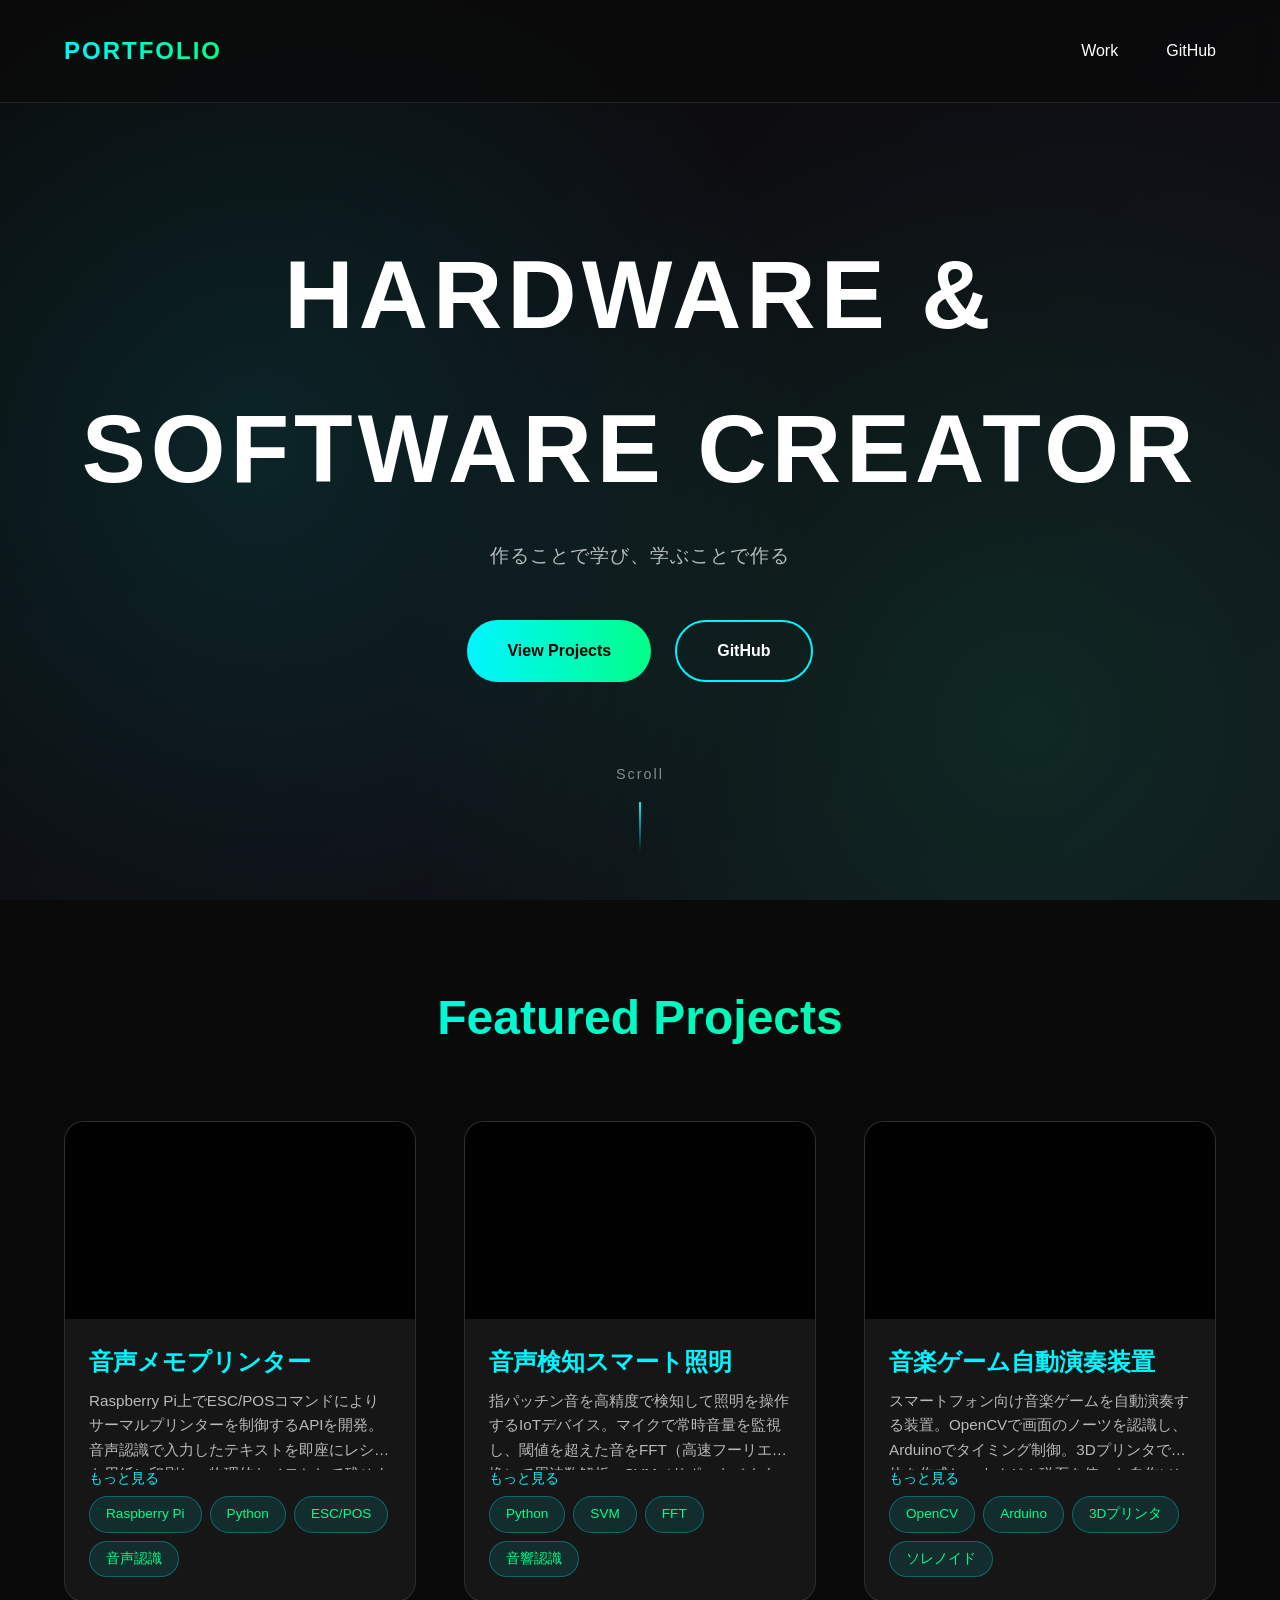
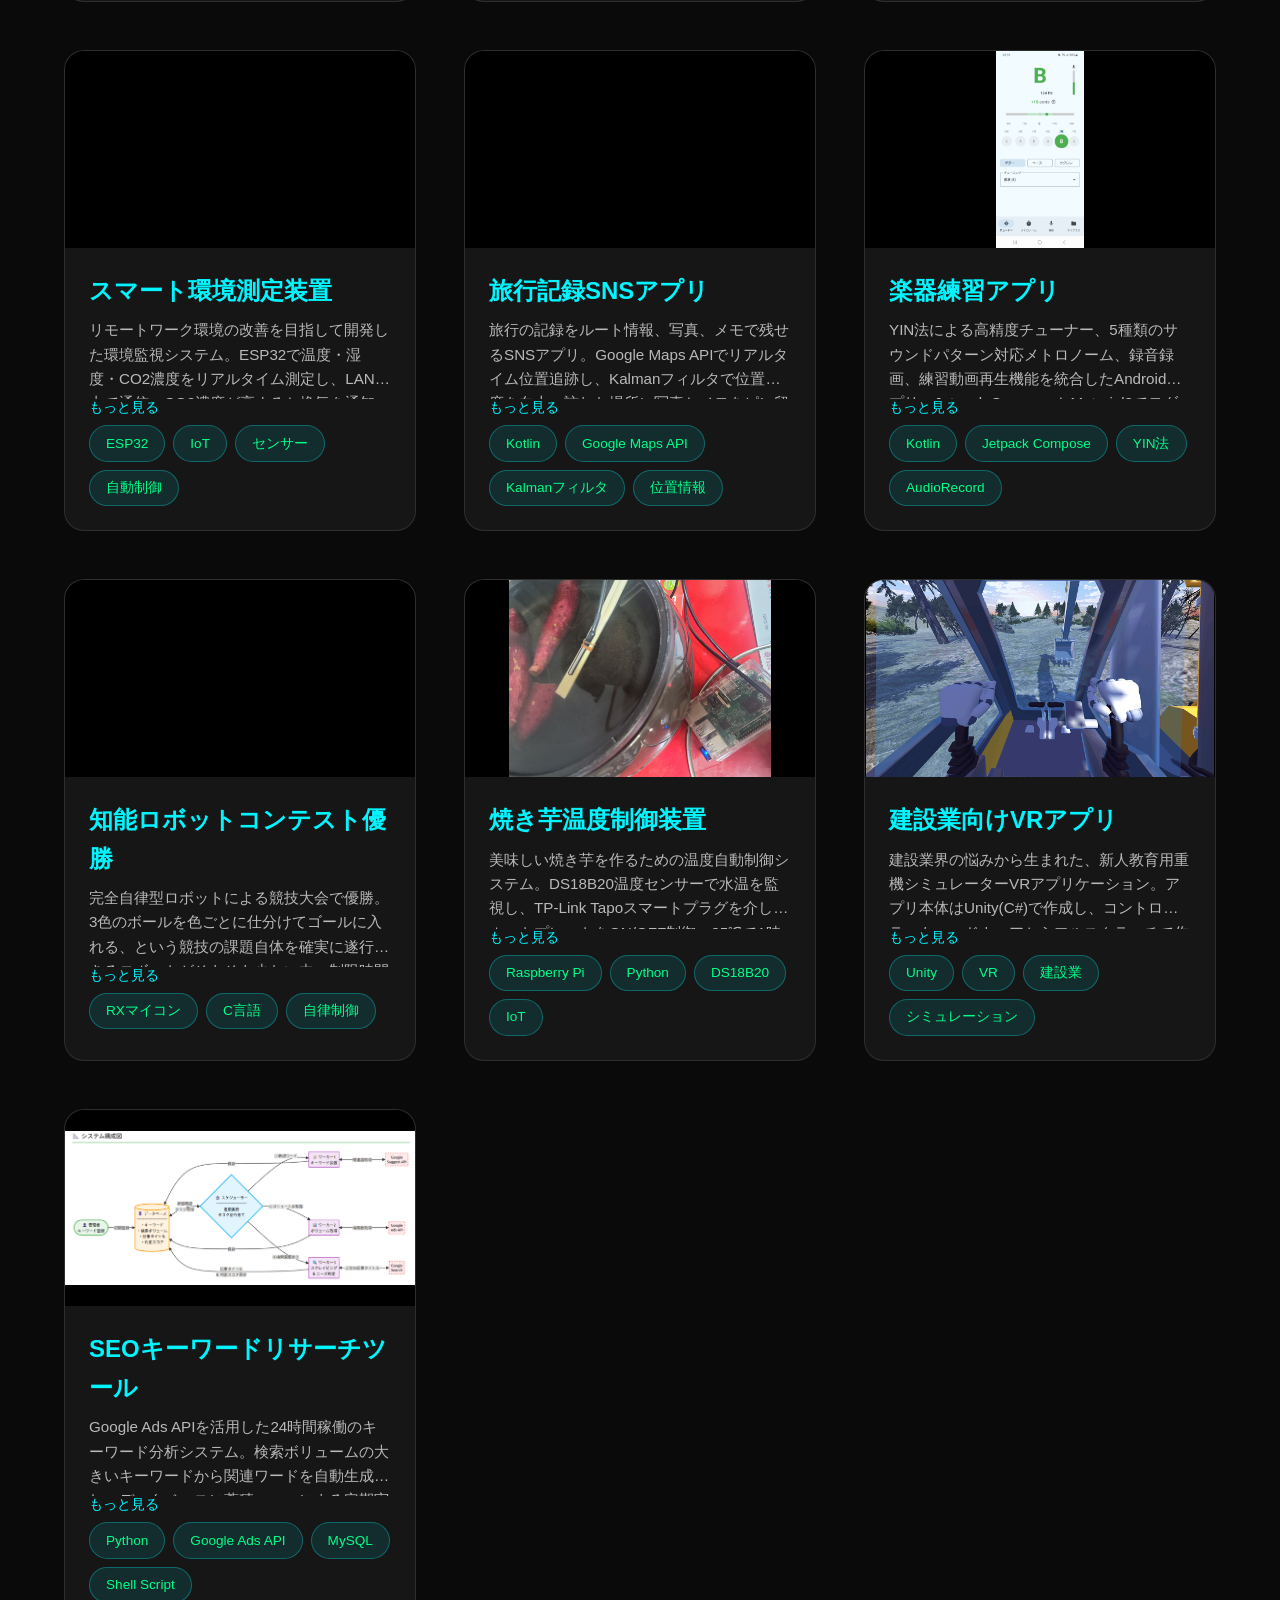
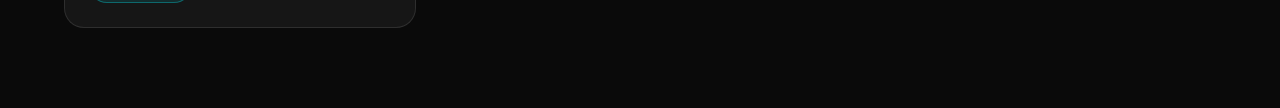
==== commit 20894681: "Merge branch 'main' of github.com:aster/aster.github.io" ====
--- a/index.html
+++ b/index.html
@@ -124,7 +124,7 @@
                         <iframe src="https://drive.google.com/file/d/1lrbLJj3serGfKyMKYUTpgWyyLs86qchl/preview" allow="autoplay" allowfullscreen></iframe>
                     </div>
                     <h3>知能ロボットコンテスト優勝</h3>
-                    <p>完全自律型ロボットによる競技大会で優勝。通信なしで複数ロボットを協調させるユニークな手法と、高精度な3本爪キャッチ機構を実装。RXマイコンをC言語で制御し、センサー情報から自律判断を行います。</p>
+                    <p>完全自律型ロボットによる競技大会で優勝。3色のボールを色ごとに仕分けてゴールに入れる、という競技の課題自体を確実に遂行できるロボットがそもそも少ない中、制限時間内に最速で課題を完了。通信なしで複数ロボットを協調させるユニークな手法と、高精度な3本爪キャッチ機構を実装。RXマイコンをC言語で制御し、センサー情報から自律判断を行います。</p>
                     <button class="read-more-btn hidden">もっと見る</button>
                     <div class="tags">
                         <span>RXマイコン</span>
